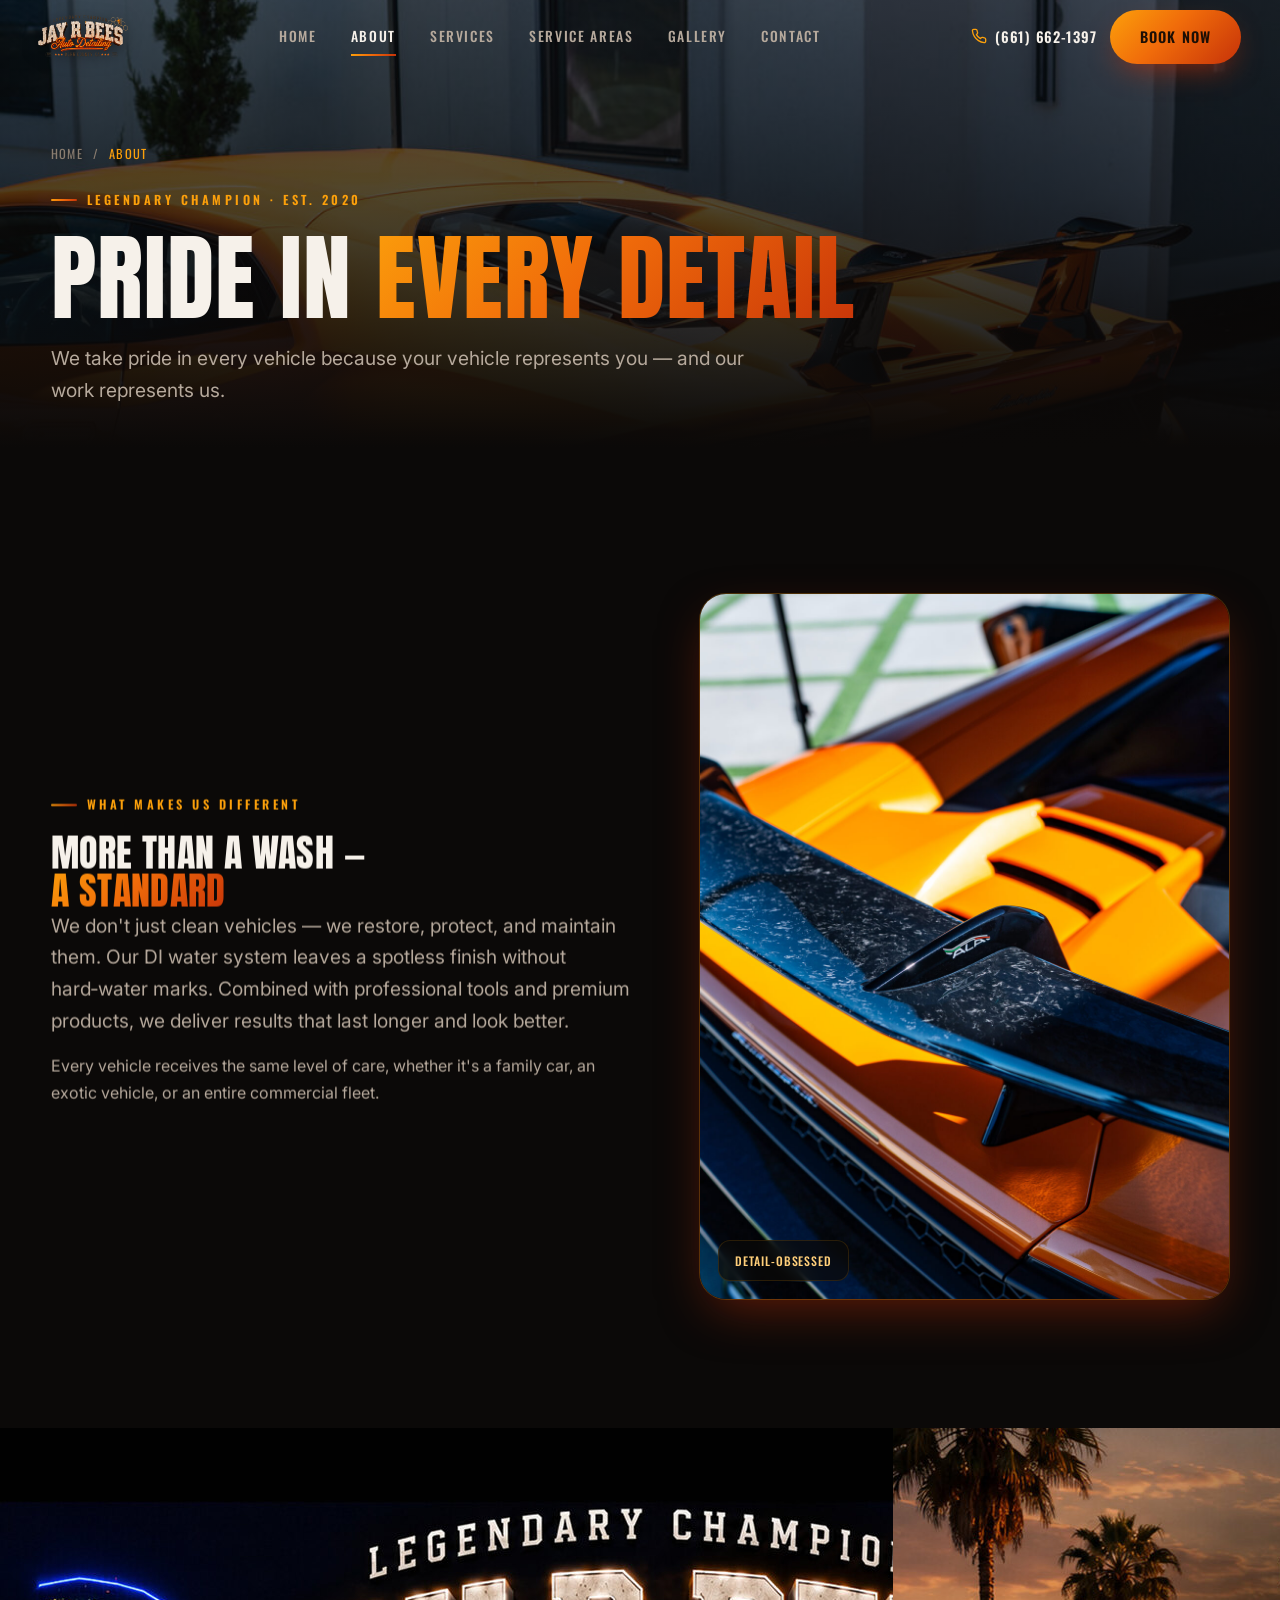
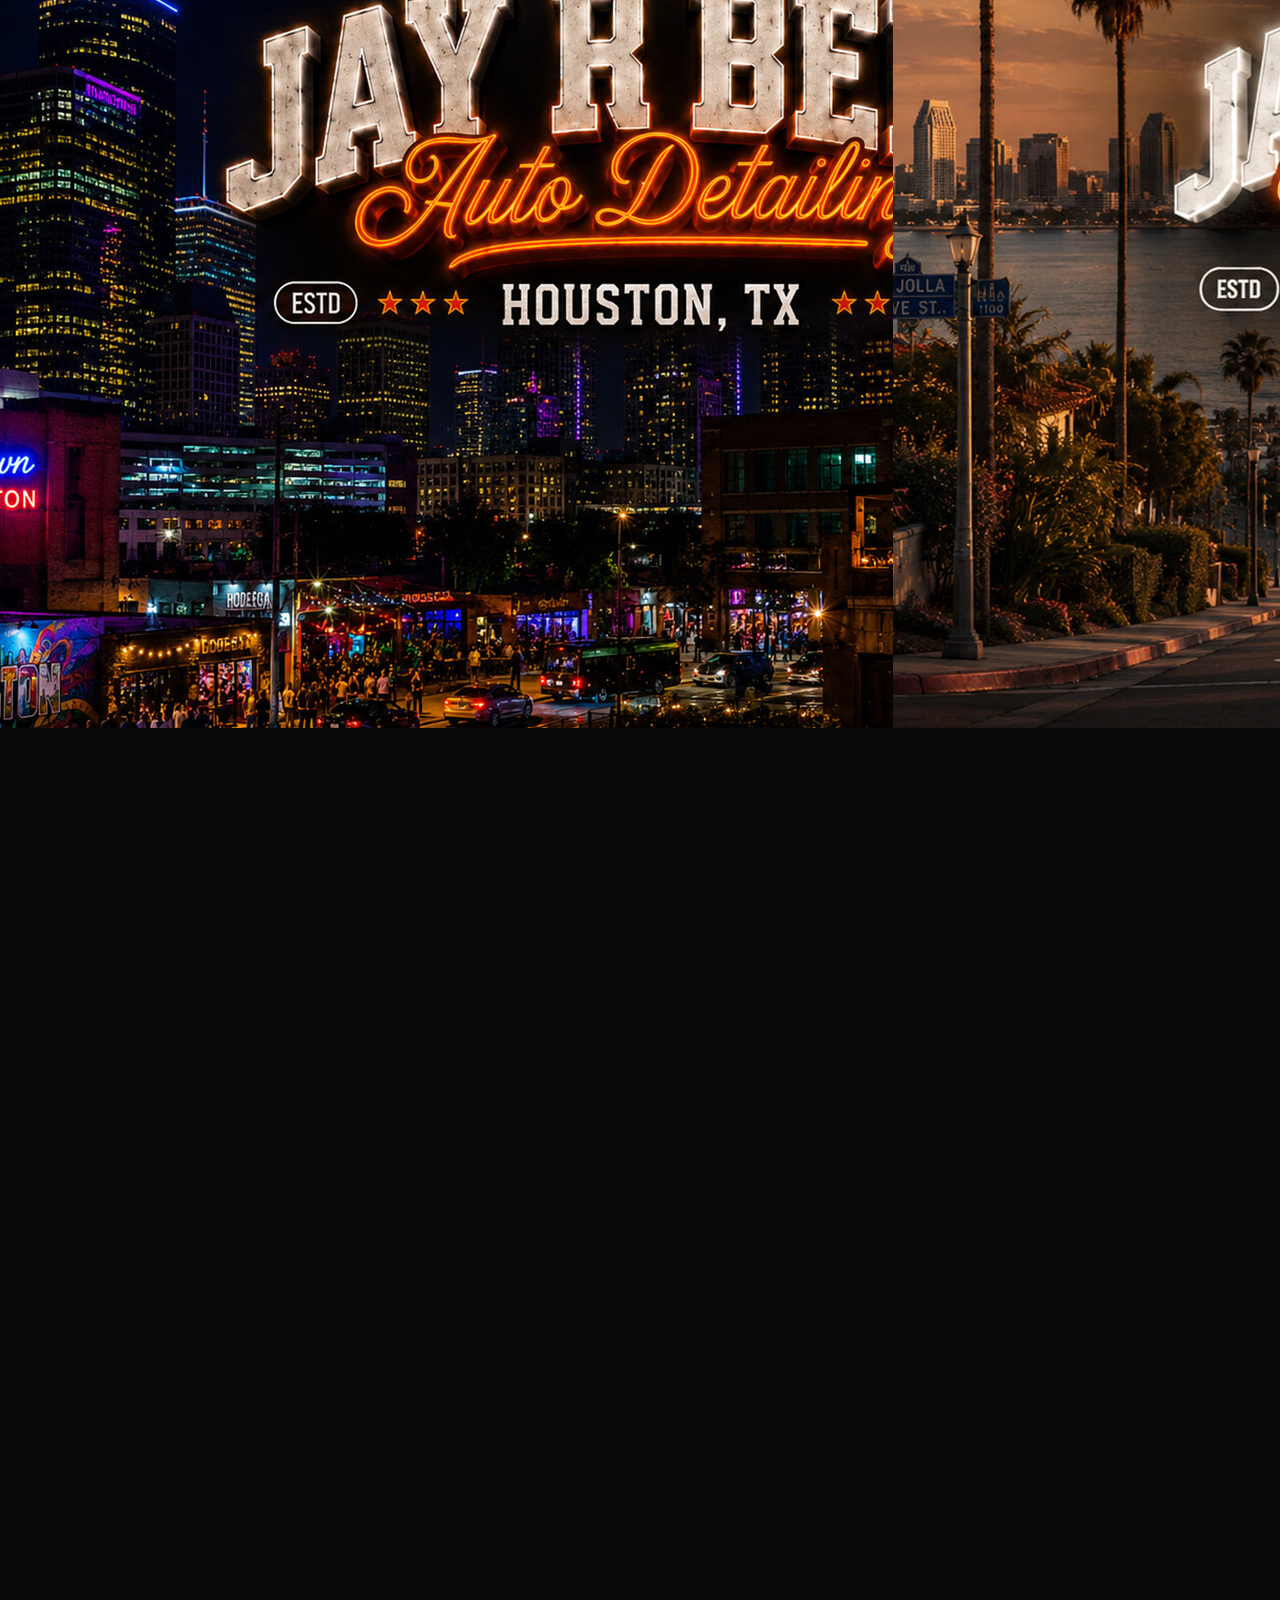
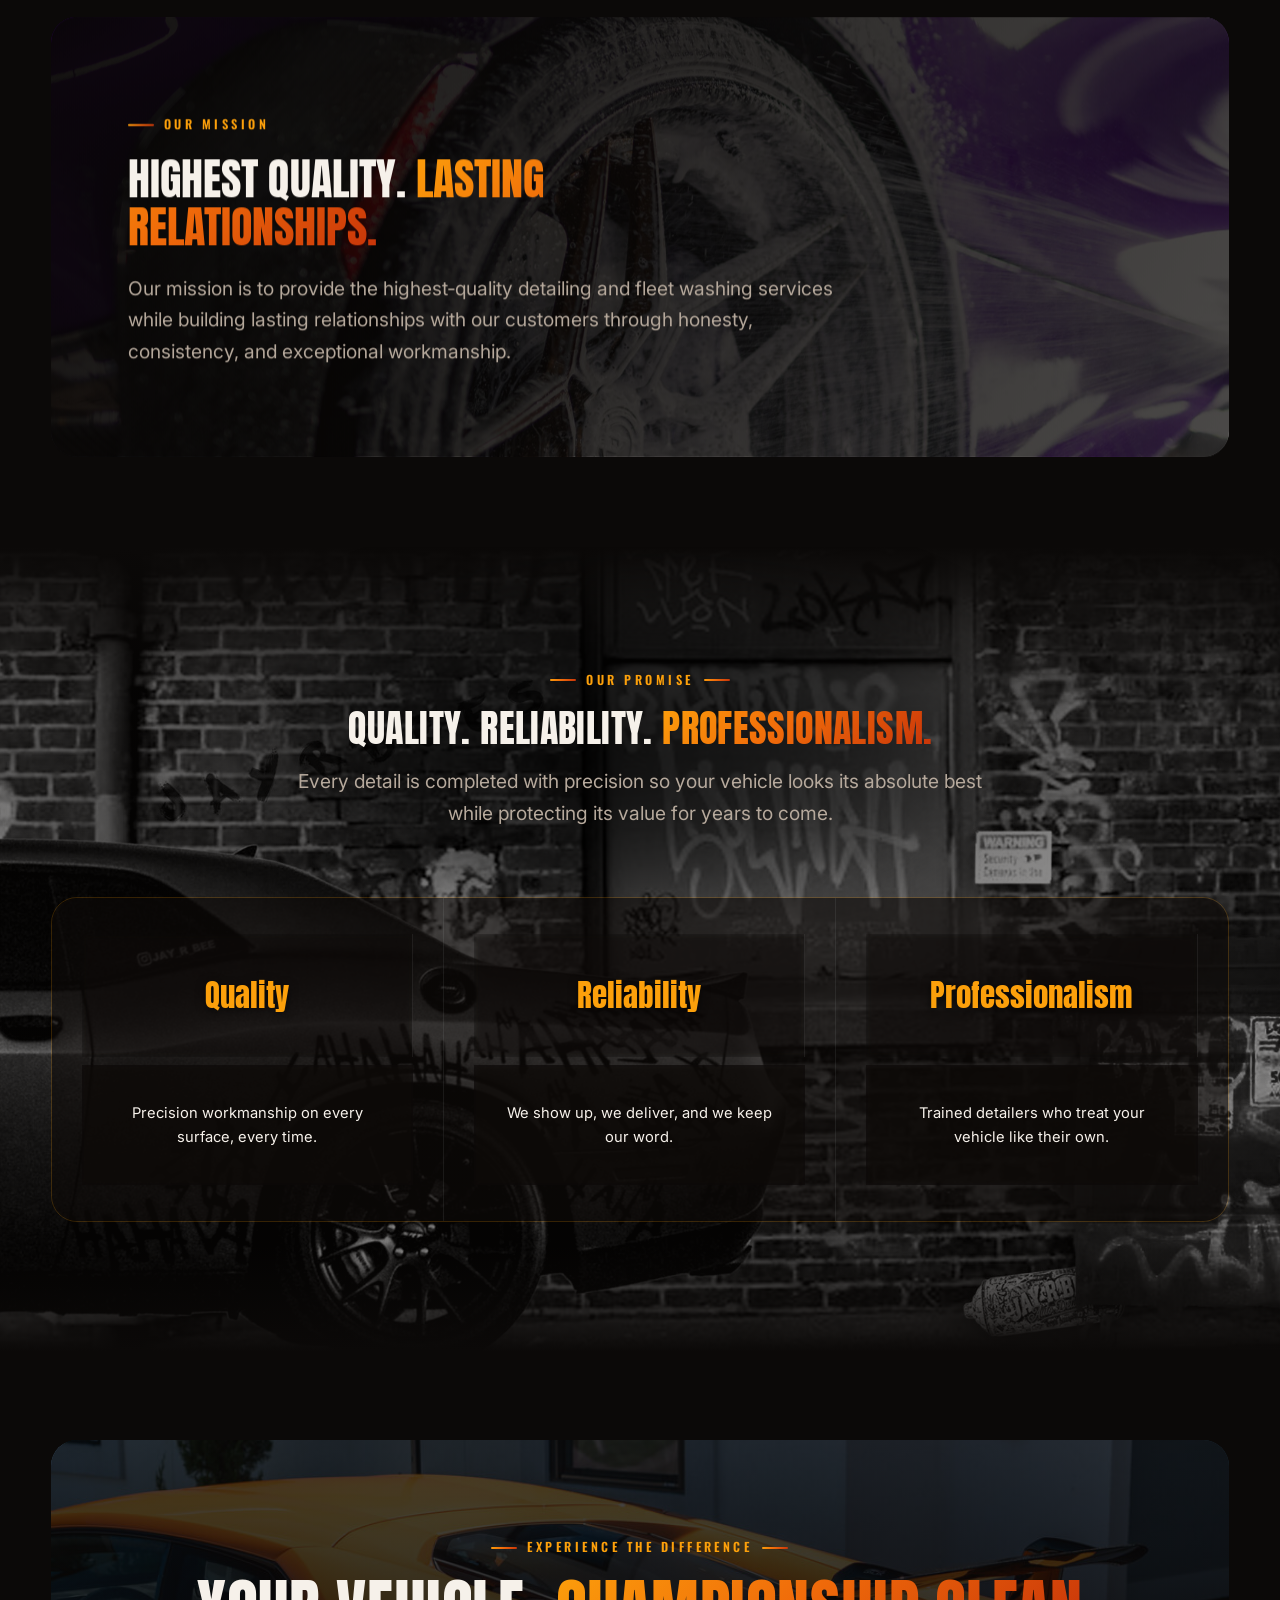
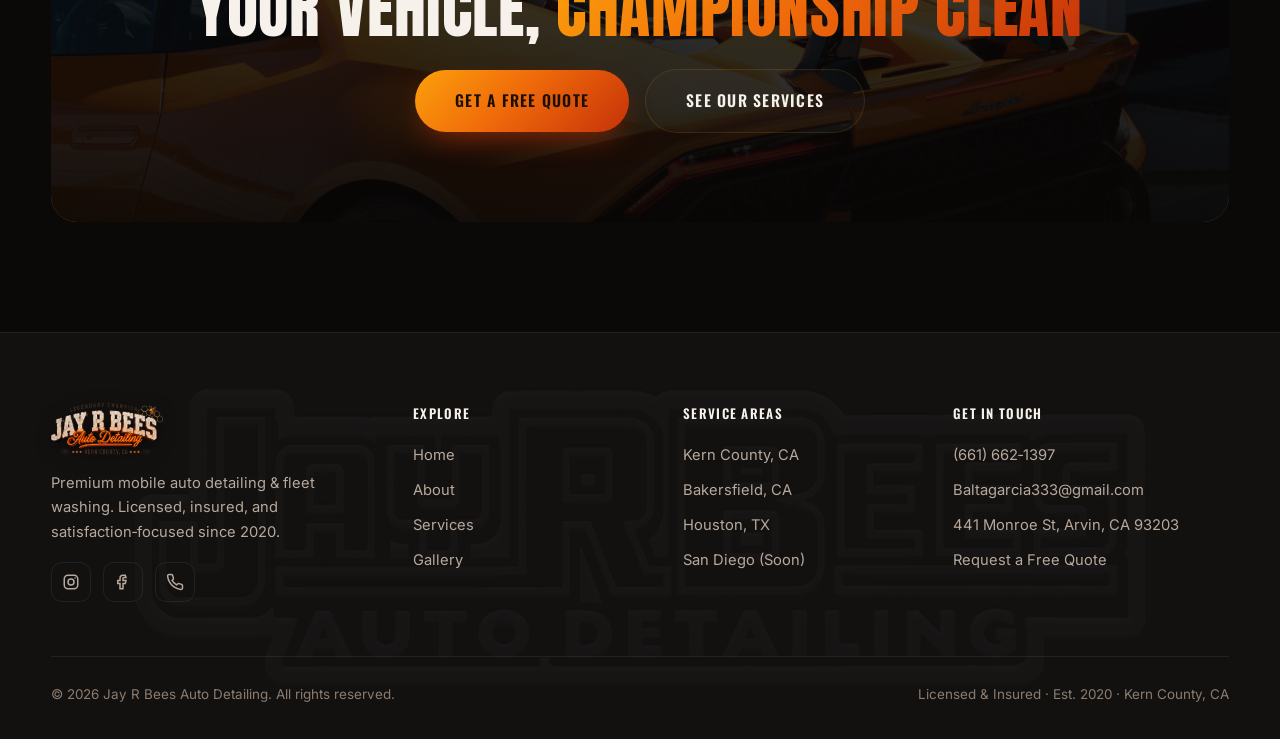
==== about.html @ 0d06fc76 "Add files via upload" ====
<!DOCTYPE html>
<html lang="en" class="no-js">
<head>
<meta charset="UTF-8">
<meta name="viewport" content="width=device-width, initial-scale=1">
<title>About — Jay R Bees Auto Detailing</title>
<meta name="description" content="Our mission, our promise, and what makes Jay R Bees different. Premium detailing and fleet washing built on honesty, consistency, and exceptional workmanship.">
<link rel="icon" href="assets/img/logo-sm.png">
<link rel="preconnect" href="https://fonts.googleapis.com">
<link rel="preconnect" href="https://fonts.gstatic.com" crossorigin>
<link href="https://fonts.googleapis.com/css2?family=Anton&family=Oswald:wght@400;500;600;700&family=Inter:wght@400;500;600;700&display=swap" rel="stylesheet">
<link rel="stylesheet" href="assets/css/style.css">
</head>
<body>

<header class="nav" id="nav">
  <div class="container">
    <a class="brand" href="index.html" aria-label="Jay R Bees home"><img src="assets/img/logo.png" alt="Jay R Bees Auto Detailing logo"></a>
    <nav class="nav-links" aria-label="Primary">
      <a href="index.html">Home</a>
      <a href="about.html" aria-current="page">About</a>
      <a href="services.html">Services</a>
      <a href="areas.html">Service Areas</a>
      <a href="gallery.html">Gallery</a>
      <a href="contact.html">Contact</a>
    </nav>
    <div class="nav-cta">
      <a class="nav-phone" href="tel:6616621397"><svg viewBox="0 0 24 24" fill="none" stroke="currentColor" stroke-width="2" stroke-linecap="round" stroke-linejoin="round"><path d="M22 16.92v3a2 2 0 0 1-2.18 2 19.79 19.79 0 0 1-8.63-3.07 19.5 19.5 0 0 1-6-6 19.79 19.79 0 0 1-3.07-8.67A2 2 0 0 1 4.11 2h3a2 2 0 0 1 2 1.72c.13.96.36 1.9.7 2.81a2 2 0 0 1-.45 2.11L8.09 9.91a16 16 0 0 0 6 6l1.27-1.27a2 2 0 0 1 2.11-.45c.9.34 1.85.57 2.81.7A2 2 0 0 1 22 16.92z"/></svg>(661) 662‑1397</a>
      <a class="btn btn-primary" href="contact.html">Book Now</a>
    </div>
    <button class="hamburger" aria-label="Open menu" aria-expanded="false"><span></span></button>
  </div>
</header>
<div class="mobile-menu">
  <a href="index.html">Home</a><a href="about.html">About</a><a href="services.html">Services</a><a href="areas.html">Service Areas</a><a href="gallery.html">Gallery</a><a href="contact.html">Contact</a>
  <a class="btn btn-primary" href="contact.html">Book Your Detail</a>
  <div class="mm-contact">
    <a href="tel:6616621397">Call (661) 662‑1397</a>
    <a href="mailto:Baltagarcia333@gmail.com">Baltagarcia333@gmail.com</a>
  </div>
</div>

<!-- PAGE HERO -->
<section class="page-hero">
  <div class="page-hero-bg"><img src="assets/img/exotic-orange-drive.jpg" alt="Orange Lamborghini Huracán detailed in a driveway"></div>
  <div class="container">
    <div class="breadcrumb" data-reveal><a href="index.html">Home</a> / <span>About</span></div>
    <span class="eyebrow" data-reveal>Legendary Champion · Est. 2020</span>
    <h1 class="h-xl" data-reveal>Pride in <span class="text-grad">Every Detail</span></h1>
    <p class="lead" data-reveal style="margin-top:18px">We take pride in every vehicle because your vehicle represents you — and our work represents us.</p>
  </div>
</section>

<!-- STORY / DIFFERENT -->
<section class="section">
  <div class="container">
    <div class="split reverse">
      <div class="split-media tall" data-reveal-x>
        <img src="assets/img/orange-hood.jpg" alt="Detailer buffing an exotic car surface">
        <span class="media-tag">Detail‑obsessed</span>
      </div>
      <div data-reveal>
        <span class="eyebrow">What Makes Us Different</span>
        <h2 class="h-md">More Than a Wash —<br><span class="text-grad">a Standard</span></h2>
        <p class="lead">We don't just clean vehicles — we restore, protect, and maintain them. Our DI water system leaves a spotless finish without hard‑water marks. Combined with professional tools and premium products, we deliver results that last longer and look better.</p>
        <p class="muted" style="margin-top:16px">Every vehicle receives the same level of care, whether it's a family car, an exotic vehicle, or an entire commercial fleet.</p>
      </div>
    </div>
  </div>
</section>

<!-- VALUES GRID -->
<section class="stack-areas" id="stackAreas">
  <div class="stack-wrap">
    <a class="stack-card s1" href="areas.html"><img src="assets/img/region-houston.jpg" alt="Jay R Bees Auto Detailing — Houston, TX"></a>
    <a class="stack-card s2" href="areas.html"><img src="assets/img/region-sandiego.jpg" alt="Jay R Bees Auto Detailing — San Diego"></a>
    <a class="stack-card s3" href="areas.html"><img src="assets/img/region-kern.jpg" alt="Jay R Bees Auto Detailing — Kern County, CA"></a>
  </div>
</section>

<!-- MISSION BAND -->
<section class="section--tight">
  <div class="container">
    <div class="band" data-reveal>
      <img src="assets/img/purple-spray.jpg" alt="Spot-free rinse on a luxury vehicle">
      <span class="eyebrow">Our Mission</span>
      <p class="band-quote">Highest quality. <span class="text-grad">Lasting relationships.</span></p>
      <p class="lead" style="margin-top:22px">Our mission is to provide the highest‑quality detailing and fleet washing services while building lasting relationships with our customers through honesty, consistency, and exceptional workmanship.</p>
    </div>
  </div>
</section>

<!-- PROMISE -->
<section class="section--tight promise-reveal" id="promiseReveal">
  <div class="pr-bg">
    <img class="pr-color" src="assets/img/promise-color.jpg" alt="Jay R Bees detailed Dodge Challenger in a graffiti alley">
    <img class="pr-bw" src="assets/img/promise-bw.jpg" alt="" aria-hidden="true" draggable="false">
  </div>
  <div class="container">
    <div class="sec-head center" data-reveal>
      <span class="eyebrow center-line">Our Promise</span>
      <h2 class="h-md">Quality. Reliability. <span class="text-grad">Professionalism.</span></h2>
      <p class="lead mx-auto" style="margin-inline:auto">Every detail is completed with precision so your vehicle looks its absolute best while protecting its value for years to come.</p>
    </div>
    <div class="promise" data-reveal>
      <div><div class="w">Quality</div><div class="d">Precision workmanship on every surface, every time.</div></div>
      <div><div class="w">Reliability</div><div class="d">We show up, we deliver, and we keep our word.</div></div>
      <div><div class="w">Professionalism</div><div class="d">Trained detailers who treat your vehicle like their own.</div></div>
    </div>
  </div>
</section>

<!-- CTA -->
<section class="section--tight">
  <div class="container">
    <div class="cta-band" data-reveal>
      <img src="assets/img/exotic-orange-drive.jpg" alt="Detailed exotic car">
      <span class="eyebrow center-line">Experience the Difference</span>
      <h2 class="h-lg">Your Vehicle, <span class="text-grad">Championship Clean</span></h2>
      <div class="hero-cta" style="margin-top:28px">
        <a class="btn btn-primary btn-lg" href="contact.html">Get a Free Quote</a>
        <a class="btn btn-ghost btn-lg" href="services.html">See Our Services</a>
      </div>
    </div>
  </div>
</section>

<footer class="footer">
  <img class="footer-logo-bg" src="assets/img/footer-logo.png" alt="" aria-hidden="true">
  <div class="container">
    <div class="footer-top">
      <div>
        <a class="brand" href="index.html"><img src="assets/img/logo.png" alt="Jay R Bees Auto Detailing"></a>
        <p>Premium mobile auto detailing &amp; fleet washing. Licensed, insured, and satisfaction‑focused since 2020.</p>
        <div class="footer-social">
          <a href="#" aria-label="Instagram"><svg viewBox="0 0 24 24" fill="none" stroke="currentColor" stroke-width="2"><rect x="3" y="3" width="18" height="18" rx="5"/><circle cx="12" cy="12" r="4"/><circle cx="17.5" cy="6.5" r="1" fill="currentColor" stroke="none"/></svg></a>
          <a href="#" aria-label="Facebook"><svg viewBox="0 0 24 24" fill="none" stroke="currentColor" stroke-width="2"><path d="M15 3h-3a4 4 0 0 0-4 4v3H5v4h3v7h4v-7h3l1-4h-4V7a1 1 0 0 1 1-1h3z"/></svg></a>
          <a href="tel:6616621397" aria-label="Phone"><svg viewBox="0 0 24 24" fill="none" stroke="currentColor" stroke-width="2"><path d="M22 16.92v3a2 2 0 0 1-2.18 2 19.79 19.79 0 0 1-8.63-3.07 19.5 19.5 0 0 1-6-6 19.79 19.79 0 0 1-3.07-8.67A2 2 0 0 1 4.11 2h3a2 2 0 0 1 2 1.72c.13.96.36 1.9.7 2.81a2 2 0 0 1-.45 2.11L8.09 9.91a16 16 0 0 0 6 6l1.27-1.27a2 2 0 0 1 2.11-.45c.9.34 1.85.57 2.81.7A2 2 0 0 1 22 16.92z"/></svg></a>
        </div>
      </div>
      <div><h5>Explore</h5><div class="footer-links"><a href="index.html">Home</a><a href="about.html">About</a><a href="services.html">Services</a><a href="gallery.html">Gallery</a></div></div>
      <div><h5>Service Areas</h5><div class="footer-links"><a href="areas.html">Kern County, CA</a><a href="areas.html">Bakersfield, CA</a><a href="areas.html">Houston, TX</a><a href="areas.html">San Diego (Soon)</a></div></div>
      <div><h5>Get in Touch</h5><div class="footer-links"><a href="tel:6616621397">(661) 662‑1397</a><a href="mailto:Baltagarcia333@gmail.com">Baltagarcia333@gmail.com</a><a href="https://www.google.com/maps/search/?api=1&query=441+Monroe+St+Arvin+CA+93203" target="_blank" rel="noopener">441 Monroe St, Arvin, CA 93203</a><a href="contact.html">Request a Free Quote</a></div></div>
    </div>
    <div class="footer-bottom">
      <span>© <span id="year">2026</span> Jay R Bees Auto Detailing. All rights reserved.</span>
      <span>Licensed &amp; Insured · Est. 2020 · Kern County, CA</span>
    </div>
  </div>
</footer>

<script src="assets/js/vendor/gsap.min.js"></script>
<script src="assets/js/vendor/ScrollTrigger.min.js"></script>
<script src="assets/js/main.js" defer></script>
</body>
</html>
---- assets/css/style.css ----
/* ============================================================
   JAY R BEES — Auto Detailing
   Design system • dark premium automotive
   Brand: red-orange #C63209 · amber #FCA00B · brown #573324
   ============================================================ */

/* ---------- Tokens ---------- */
:root{
  --bg:#0b0908;
  --bg-2:#131010;
  --bg-3:#1b1614;
  --card:#171311;
  --card-2:#1f1815;
  --line:rgba(252,160,11,.14);
  --line-2:rgba(255,255,255,.07);

  --brown:#573324;
  --red:#c63209;
  --red-600:#a82806;
  --orange:#fca00b;
  --amber-200:#ffcf7a;

  --text:#f6f1ea;
  --muted:#b6a99c;
  --muted-2:#8a7d70;

  --grad:linear-gradient(135deg,#fca00b 0%,#f06b0a 45%,#c63209 100%);
  --grad-soft:linear-gradient(135deg,rgba(252,160,11,.16),rgba(198,50,9,.16));
  --glow:0 0 0 1px rgba(252,160,11,.25), 0 18px 50px -12px rgba(198,50,9,.5);

  --radius:18px;
  --radius-lg:26px;
  --maxw:1200px;
  --nav-h:74px;

  --ease:cubic-bezier(.22,.61,.36,1);
  --font-display:"Anton",system-ui,sans-serif;
  --font-head:"Oswald",system-ui,sans-serif;
  --font-body:"Inter",system-ui,sans-serif;
}

/* ---------- Reset ---------- */
*,*::before,*::after{box-sizing:border-box;margin:0;padding:0}
html{scroll-behavior:smooth;-webkit-text-size-adjust:100%}
body{
  font-family:var(--font-body);
  background:var(--bg);
  color:var(--text);
  line-height:1.65;
  overflow-x:hidden;
  -webkit-font-smoothing:antialiased;
  text-rendering:optimizeLegibility;
}
img{max-width:100%;display:block}
a{color:inherit;text-decoration:none}
button{font-family:inherit;cursor:pointer;border:none;background:none;color:inherit}
ul{list-style:none}
::selection{background:var(--orange);color:#1a0f06}

/* subtle warm grain / vignette backdrop */
body::before{
  content:"";position:fixed;inset:0;z-index:-2;pointer-events:none;
  background:
    radial-gradient(1200px 600px at 78% -10%, rgba(252,160,11,.12), transparent 60%),
    radial-gradient(900px 500px at 8% 8%, rgba(198,50,9,.10), transparent 60%),
    var(--bg);
}

/* ---------- Layout helpers ---------- */
.container{width:min(92%,var(--maxw));margin-inline:auto}
.section{padding:clamp(72px,10vw,140px) 0;position:relative}
.section--tight{padding:clamp(48px,7vw,90px) 0}
.center{text-align:center}
.mx-auto{margin-inline:auto}

.eyebrow{
  display:inline-flex;align-items:center;gap:10px;
  font-family:var(--font-head);font-weight:600;font-size:.78rem;
  letter-spacing:.28em;text-transform:uppercase;color:var(--orange);
  margin-bottom:20px;
}
.eyebrow::before{content:"";width:26px;height:2px;background:var(--grad);border-radius:2px}
.eyebrow.center-line::after{content:"";width:26px;height:2px;background:var(--grad);border-radius:2px}

h1,h2,h3{font-family:var(--font-display);font-weight:400;line-height:.98;letter-spacing:.01em;text-transform:uppercase}
.h-xl{font-size:clamp(2.7rem,7.5vw,6rem)}
.h-lg{font-size:clamp(2.1rem,5vw,4rem)}
.h-md{font-size:clamp(1.6rem,3vw,2.6rem)}
.lead{font-size:clamp(1.02rem,1.5vw,1.22rem);color:var(--muted);max-width:60ch}
.muted{color:var(--muted)}
.text-grad{background:var(--grad);-webkit-background-clip:text;background-clip:text;color:transparent}

.subhead{font-family:var(--font-head);font-weight:500;letter-spacing:.04em;text-transform:uppercase}

/* ---------- Buttons ---------- */
.btn{
  --pad:15px 30px;
  display:inline-flex;align-items:center;justify-content:center;gap:10px;
  font-family:var(--font-head);font-weight:600;letter-spacing:.08em;text-transform:uppercase;
  font-size:.9rem;padding:var(--pad);border-radius:100px;
  transition:transform .25s var(--ease),box-shadow .25s var(--ease),background .25s;
  will-change:transform;
}
.btn svg{width:18px;height:18px}
.btn-primary{background:var(--grad);color:#1c0f05;box-shadow:0 12px 30px -10px rgba(198,50,9,.7)}
.btn-primary:hover{transform:translateY(-3px);box-shadow:0 20px 44px -12px rgba(252,160,11,.75)}
.btn-ghost{border:1.5px solid var(--line);color:var(--text);background:rgba(255,255,255,.02)}
.btn-ghost:hover{border-color:var(--orange);color:var(--orange);transform:translateY(-3px)}
.btn-dark{background:#0e0b0a;border:1.5px solid var(--line-2)}
.btn-dark:hover{border-color:var(--orange);transform:translateY(-3px)}
.btn-lg{--pad:18px 40px;font-size:.98rem}

/* ---------- Navbar ---------- */
.nav{
  position:fixed;top:0;left:0;right:0;z-index:100;height:var(--nav-h);
  display:flex;align-items:center;
  transition:background .35s,backdrop-filter .35s,border-color .35s,box-shadow .35s;
  border-bottom:1px solid transparent;
}
.nav.scrolled{
  background:rgba(11,9,8,.82);backdrop-filter:blur(16px) saturate(140%);
  border-bottom:1px solid var(--line-2);box-shadow:0 10px 30px -18px #000;
}
.nav .container{display:flex;align-items:center;justify-content:space-between;width:min(94%,1320px)}
.brand{display:flex;align-items:center;gap:12px}
.brand img{height:42px;width:auto;filter:drop-shadow(0 3px 8px rgba(0,0,0,.5))}
.nav-links{display:flex;align-items:center;gap:34px}
.nav-links a{
  font-family:var(--font-head);font-weight:500;font-size:.86rem;letter-spacing:.12em;
  text-transform:uppercase;color:var(--muted);position:relative;padding:6px 0;transition:color .25s;
}
.nav-links a::after{content:"";position:absolute;left:0;bottom:-2px;height:2px;width:0;background:var(--grad);transition:width .3s var(--ease)}
.nav-links a:hover,.nav-links a[aria-current="page"]{color:var(--text)}
.nav-links a:hover::after,.nav-links a[aria-current="page"]::after{width:100%}
.nav-cta{display:flex;align-items:center;gap:14px}
.nav-phone{font-family:var(--font-head);font-weight:600;letter-spacing:.05em;color:var(--text);display:flex;align-items:center;gap:8px;font-size:.9rem}
.nav-phone svg{width:16px;height:16px;color:var(--orange)}
.hamburger{display:none;width:44px;height:44px;border-radius:12px;border:1px solid var(--line-2);align-items:center;justify-content:center}
.hamburger span{display:block;width:20px;height:2px;background:var(--text);position:relative;transition:.3s}
.hamburger span::before,.hamburger span::after{content:"";position:absolute;left:0;width:20px;height:2px;background:var(--text);transition:.3s}
.hamburger span::before{top:-6px}.hamburger span::after{top:6px}
.hamburger.open span{background:transparent}
.hamburger.open span::before{top:0;transform:rotate(45deg)}
.hamburger.open span::after{top:0;transform:rotate(-45deg)}

/* mobile drawer */
.mobile-menu{
  position:fixed;inset:var(--nav-h) 0 0 0;z-index:99;
  background:rgba(9,7,6,.97);backdrop-filter:blur(10px);
  display:flex;flex-direction:column;padding:32px 8%;gap:6px;
  transform:translateY(-12px);opacity:0;pointer-events:none;transition:.35s var(--ease);
}
.mobile-menu.open{transform:none;opacity:1;pointer-events:auto}
.mobile-menu a{font-family:var(--font-display);font-size:1.7rem;padding:14px 0;border-bottom:1px solid var(--line-2);text-transform:uppercase}
.mobile-menu a:last-of-type{border:none}
.mobile-menu .btn{margin-top:20px}

/* ---------- Hero ---------- */
.hero{position:relative;min-height:100svh;display:flex;align-items:center;padding-top:var(--nav-h);overflow:hidden}
.hero-bg{position:absolute;inset:0;z-index:-1}
.hero-bg img{width:100%;height:100%;object-fit:cover;object-position:center 38%}
.hero-bg::after{content:"";position:absolute;inset:0;
  background:linear-gradient(90deg,rgba(8,6,5,.94) 0%,rgba(8,6,5,.78) 42%,rgba(8,6,5,.35) 100%),
             linear-gradient(0deg,rgba(8,6,5,.95),transparent 45%)}
.hero-inner{max-width:760px;padding:60px 0}
.hero h1{margin:6px 0 22px}
.hero h1 .line{display:block;overflow:hidden}
.hero .lead{font-size:clamp(1.05rem,1.6vw,1.3rem);margin-bottom:36px}
.hero-cta{display:flex;flex-wrap:wrap;gap:16px;align-items:center}
.hero-badges{display:flex;flex-wrap:wrap;gap:10px;margin-bottom:26px}
.chip{
  display:inline-flex;align-items:center;gap:8px;padding:9px 16px;border-radius:100px;
  background:rgba(255,255,255,.04);border:1px solid var(--line-2);
  font-family:var(--font-head);font-weight:500;font-size:.76rem;letter-spacing:.1em;text-transform:uppercase;color:var(--amber-200)
}
.chip svg{width:14px;height:14px;color:var(--orange)}
/* Brand key-art hero — artwork stands alone, caption sits beneath it */
.hero--brand{min-height:0;height:clamp(420px,74svh,760px);padding-top:0;display:block}
.hero--brand .hero-bg img{object-position:center center}
/* two stacked layers: logo+cement underneath, car on top */
@property --r{syntax:'<length>';inherits:false;initial-value:0px}
.hero--brand .hero-layer{position:absolute;inset:0;width:100%;height:100%;object-fit:cover;object-position:center center}
.hero--brand .hero-car{
  --mx:50%; --my:50%; --r:0px;
  -webkit-mask-image:radial-gradient(circle var(--r) at var(--mx) var(--my), transparent 0%, transparent 52%, #000 80%);
          mask-image:radial-gradient(circle var(--r) at var(--mx) var(--my), transparent 0%, transparent 52%, #000 80%);
  transition:--r .45s ease;
  cursor:crosshair;
}
.hero--brand .hero-bg::after{
  background:linear-gradient(180deg, rgba(8,6,5,.78) 0%, rgba(8,6,5,.18) 15%, rgba(8,6,5,0) 42%, rgba(8,6,5,.55) 82%, var(--bg) 100%);
}
.hero-caption{background:var(--bg);text-align:center;padding:clamp(26px,4vw,44px) 0 clamp(40px,6vw,72px)}
.hero-caption .container{max-width:840px}
.hero-caption h1{margin:12px 0 18px}
.hero-caption .lead{margin-inline:auto;margin-bottom:30px}
.hero-caption .hero-badges,.hero-caption .hero-cta{justify-content:center}
.hero-caption .hero-badges{margin-bottom:26px}
@media(max-width:560px){ .hero--brand{height:64svh;min-height:360px} }
@media(max-width:560px){ .hero--brand .hero-bg::after{background:linear-gradient(0deg, rgba(8,6,5,.97) 6%, rgba(8,6,5,.55) 40%, rgba(8,6,5,.4) 100%)} }

.hero-scroll{position:absolute;left:50%;bottom:26px;transform:translateX(-50%);display:flex;flex-direction:column;align-items:center;gap:8px;color:var(--muted-2);font-family:var(--font-head);font-size:.7rem;letter-spacing:.25em;text-transform:uppercase}
.hero-scroll .mouse{width:24px;height:38px;border:2px solid var(--muted-2);border-radius:14px;position:relative}
.hero-scroll .mouse::after{content:"";position:absolute;top:7px;left:50%;transform:translateX(-50%);width:4px;height:7px;border-radius:3px;background:var(--orange);animation:scrolldot 1.6s infinite}
@keyframes scrolldot{0%{opacity:0;transform:translate(-50%,-3px)}40%{opacity:1}80%{opacity:0;transform:translate(-50%,9px)}}

/* ---------- Marquee ---------- */
.marquee{overflow:hidden;border-block:1px solid var(--line-2);background:var(--bg-2);padding:20px 0}
.marquee-track{display:flex;gap:56px;white-space:nowrap;width:max-content;animation:scrollx 32s linear infinite}
.marquee:hover .marquee-track{animation-play-state:paused}
.marquee-item{display:inline-flex;align-items:center;gap:16px;font-family:var(--font-display);font-size:1.4rem;text-transform:uppercase;color:var(--muted)}
.marquee-item .dot{width:9px;height:9px;border-radius:50%;background:var(--grad)}
@keyframes scrollx{to{transform:translateX(-50%)}}
/* Stacking banner scroll (About page) — first banner sticks, next two slide in and stack over it, each full-bleed */
.stack-areas{position:relative;background:var(--bg)}
.stack-wrap{display:flex;flex-direction:column;gap:24px;align-items:center;padding:48px 6vw}
.gsap-ready .stack-wrap{height:100vh;display:block;padding:0;overflow:hidden;position:relative}
.stack-card{width:min(860px,88vw);border-radius:var(--radius-lg);overflow:hidden;border:1px solid var(--line-2);box-shadow:0 30px 72px -20px #000}
.gsap-ready .stack-card{position:absolute;inset:0;width:100%;height:100%;margin:0;border:none;border-radius:0;box-shadow:none}
.gsap-ready .stack-card.s1{z-index:1}
.gsap-ready .stack-card.s2{z-index:2}
.gsap-ready .stack-card.s3{z-index:3}
.stack-card img{display:block;width:100%;aspect-ratio:16/9;object-fit:cover}
.gsap-ready .stack-card img{height:100%;aspect-ratio:auto;object-fit:cover}

/* ---------- Section header ---------- */
.sec-head{max-width:720px;margin-bottom:clamp(40px,6vw,68px)}
.sec-head.center{margin-inline:auto}
.sec-head p{margin-top:18px}

/* ---------- Why-choose section background (B&W worker, black fades left→right) ---------- */
#why{position:relative;isolation:isolate;overflow:hidden}
#why::before{content:"";position:absolute;inset:0;z-index:-2;
  background:#000 url(../img/why-bg.jpg) right center/cover no-repeat}
#why::after{content:"";position:absolute;inset:0;z-index:-1;pointer-events:none;
  background:linear-gradient(90deg, rgba(6,5,4,.5) 0%, rgba(6,5,4,.28) 45%, rgba(6,5,4,.08) 70%, rgba(6,5,4,0) 100%),
             linear-gradient(0deg, var(--bg) 0%, rgba(11,9,8,0) 15%, rgba(11,9,8,0) 85%, var(--bg) 100%)}
@media(max-width:860px){
  #why::before{background-position:72% center}
  #why::after{background:linear-gradient(0deg, var(--bg) 6%, rgba(6,5,4,.55) 45%, rgba(6,5,4,.35) 100%),
             linear-gradient(90deg, rgba(6,5,4,.6) 0%, rgba(6,5,4,.2) 60%, transparent 100%)}
}

/* ---------- Services section full-bleed background (B&W garage) ---------- */
#services{position:relative;isolation:isolate;overflow:hidden}
#services::before{content:"";position:absolute;inset:0;z-index:-2;
  background:#000 url(../img/services-bg.jpg) center center/cover no-repeat}
#services::after{content:"";position:absolute;inset:0;z-index:-1;pointer-events:none;
  background:radial-gradient(120% 90% at 50% 30%, rgba(6,5,4,.35), rgba(6,5,4,.72) 78%),
             linear-gradient(0deg, var(--bg) 0%, rgba(11,9,8,0) 18%, rgba(11,9,8,0) 82%, var(--bg) 100%)}
/* soft black glow to lift the heading + button off the busy photo */
#services .sec-head,#services .center:not(.sec-head){position:relative;isolation:isolate}
#services .sec-head::before,#services .center:not(.sec-head)::before{
  content:"";position:absolute;z-index:-1;left:50%;top:50%;translate:-50% -50%;
  pointer-events:none;border-radius:50%;filter:blur(22px);
  background:radial-gradient(ellipse at center, rgba(0,0,0,.72) 0%, rgba(0,0,0,.5) 42%, rgba(0,0,0,.22) 62%, rgba(0,0,0,0) 78%)}
#services .sec-head::before{width:min(920px,100%);height:210%}
#services .center:not(.sec-head)::before{width:min(520px,92%);height:340%}

/* ---------- Feature grid (why choose) ---------- */
.grid{display:grid;gap:20px}
.features{grid-template-columns:repeat(auto-fill,minmax(270px,1fr))}
.feature{
  position:relative;padding:30px 26px;border-radius:var(--radius);
  background:linear-gradient(180deg,var(--card),var(--bg-2));
  border:1px solid var(--line-2);overflow:hidden;transition:transform .35s var(--ease),border-color .35s;
}
.feature:hover{transform:translateY(-6px);border-color:var(--line)}
.feature::before{content:"";position:absolute;inset:0;background:var(--grad-soft);opacity:0;transition:opacity .35s}
.feature:hover::before{opacity:1}
.feature-ic{
  position:relative;width:52px;height:52px;border-radius:14px;display:grid;place-items:center;margin-bottom:18px;
  background:rgba(252,160,11,.1);border:1px solid var(--line);color:var(--orange)
}
.feature-ic svg{width:26px;height:26px}
.feature h3{position:relative;font-family:var(--font-head);font-weight:600;text-transform:none;font-size:1.18rem;letter-spacing:0;line-height:1.2;margin-bottom:8px}
.feature p{position:relative;color:var(--muted);font-size:.95rem}

/* ---------- Bento / split ---------- */
.split{display:grid;grid-template-columns:1.05fr .95fr;gap:clamp(28px,5vw,72px);align-items:center}
.split.reverse .split-media{order:2}
.split-media{position:relative;border-radius:var(--radius-lg);overflow:hidden;box-shadow:var(--glow);aspect-ratio:4/5}
.split-media img{width:100%;height:100%;object-fit:cover}
.split-media.tall{aspect-ratio:3/4}
.media-tag{
  position:absolute;left:18px;bottom:18px;z-index:2;padding:10px 16px;border-radius:12px;
  background:rgba(11,9,8,.7);backdrop-filter:blur(8px);border:1px solid var(--line);
  font-family:var(--font-head);font-weight:500;letter-spacing:.08em;text-transform:uppercase;font-size:.74rem;color:var(--amber-200)
}
.check-list{margin-top:26px;display:grid;gap:14px}
.check-list li{display:flex;gap:14px;align-items:flex-start;color:var(--muted)}
.check-list li b{color:var(--text);font-weight:600}
.check-ic{flex:none;width:26px;height:26px;border-radius:8px;background:var(--grad);display:grid;place-items:center;margin-top:2px}
.check-ic svg{width:15px;height:15px;color:#1c0f05}

/* ---------- Stats ---------- */
.stats{display:grid;grid-template-columns:repeat(4,1fr);gap:24px}
.stat{padding:30px 20px;border-radius:var(--radius);background:var(--bg-2);border:1px solid var(--line-2);text-align:center}
.stat .num{font-family:var(--font-display);font-size:clamp(2.6rem,5vw,3.6rem);line-height:1;background:var(--grad);-webkit-background-clip:text;background-clip:text;color:transparent}
.stat .lbl{margin-top:10px;font-family:var(--font-head);font-weight:500;letter-spacing:.1em;text-transform:uppercase;font-size:.78rem;color:var(--muted)}

/* ---------- Services cards ---------- */
.svc-grid{grid-template-columns:repeat(auto-fill,minmax(280px,1fr))}
.svc{position:relative;border-radius:var(--radius-lg);overflow:hidden;min-height:340px;display:flex;align-items:flex-end;isolation:isolate;
  border:1px solid transparent;transition:transform .4s var(--ease),box-shadow .4s var(--ease),border-color .4s var(--ease)}
.svc img{position:absolute;inset:0;width:100%;height:100%;object-fit:cover;z-index:-2;transition:transform .7s var(--ease)}
.svc::after{content:"";position:absolute;inset:0;z-index:-1;transition:background .4s var(--ease);
  background:linear-gradient(0deg,rgba(8,6,5,.98) 6%,rgba(8,6,5,.7) 34%,rgba(8,6,5,.32) 62%,rgba(8,6,5,.12))}
.svc:hover{transform:translateY(-8px);border-color:rgba(252,160,11,.35);
  box-shadow:0 24px 55px -14px rgba(198,50,9,.65), 0 0 26px -6px rgba(252,160,11,.4)}
.svc:hover img{transform:scale(1.13) translateY(-2.5%)}
.svc:hover::after{background:linear-gradient(0deg,rgba(8,6,5,.99) 8%,rgba(8,6,5,.78) 38%,rgba(8,6,5,.4) 66%,rgba(8,6,5,.16))}
.svc-body{padding:28px 26px}
.svc-body .num{font-family:var(--font-head);font-weight:600;color:var(--orange);letter-spacing:.1em;font-size:.8rem}
.svc-body h3{font-family:var(--font-head);font-weight:600;text-transform:none;letter-spacing:0;font-size:1.35rem;margin:6px 0 8px;line-height:1.15}
.svc-body p{color:var(--muted);font-size:.94rem}

/* ---------- Industries (pill grid) ---------- */
.pills{display:flex;flex-wrap:wrap;gap:14px}
.pill{
  display:inline-flex;align-items:center;gap:12px;padding:16px 22px;border-radius:14px;
  background:var(--card);border:1px solid var(--line-2);transition:.3s var(--ease);
  font-family:var(--font-head);font-weight:500;letter-spacing:.02em;font-size:1rem
}
.pill:hover{border-color:var(--orange);transform:translateY(-4px);background:var(--card-2)}
.pill .dot{width:8px;height:8px;border-radius:50%;background:var(--grad);flex:none}

/* ---------- Region cards ---------- */
.regions{grid-template-columns:repeat(auto-fill,minmax(320px,1fr))}
.region{
  border-radius:var(--radius-lg);overflow:hidden;border:1px solid var(--line-2);
  background:var(--bg-2);transition:transform .4s var(--ease),border-color .4s,box-shadow .4s;
}
.region:hover{transform:translateY(-8px);border-color:var(--line);box-shadow:var(--glow)}
.region-img{aspect-ratio:3/2;overflow:hidden;position:relative}
.region-img img{width:100%;height:100%;object-fit:cover;transition:transform .6s var(--ease)}
.region:hover .region-img img{transform:scale(1.06)}
.region-badge{position:absolute;top:14px;left:14px;padding:7px 14px;border-radius:100px;font-family:var(--font-head);font-weight:600;letter-spacing:.08em;text-transform:uppercase;font-size:.7rem}
.badge-active{background:var(--grad);color:#1c0f05}
.badge-soon{background:rgba(11,9,8,.75);backdrop-filter:blur(6px);color:var(--amber-200);border:1px solid var(--line)}
.region-body{padding:22px 24px}
.region-body h3{font-family:var(--font-head);font-weight:600;text-transform:none;letter-spacing:0;font-size:1.3rem}
.region-body .cities{margin-top:12px;display:flex;flex-wrap:wrap;gap:8px}
.region-body .city{font-size:.82rem;color:var(--muted);padding:5px 12px;border-radius:100px;background:rgba(255,255,255,.03);border:1px solid var(--line-2)}

/* ---------- Gallery ---------- */
.gallery{columns:3;column-gap:16px}
.gallery figure{break-inside:avoid;margin-bottom:16px;border-radius:16px;overflow:hidden;position:relative;background:var(--bg-2)}
.gallery img{width:100%;transition:transform .6s var(--ease);will-change:transform}
.gallery figure:hover img{transform:scale(1.06)}
.gallery figure::after{content:"";position:absolute;inset:0;background:linear-gradient(0deg,rgba(198,50,9,.35),transparent 55%);opacity:0;transition:opacity .4s}
.gallery figure:hover::after{opacity:1}

/* ---------- Quote / mission band ---------- */
.band{position:relative;border-radius:var(--radius-lg);overflow:hidden;padding:clamp(44px,7vw,90px) clamp(28px,6vw,80px)}
.band img{position:absolute;inset:0;width:100%;height:100%;object-fit:cover;z-index:-2}
.band::after{content:"";position:absolute;inset:0;z-index:-1;background:linear-gradient(120deg,rgba(8,6,5,.95),rgba(8,6,5,.7))}
.band-quote{font-family:var(--font-display);font-size:clamp(1.6rem,3.4vw,2.9rem);line-height:1.1;text-transform:uppercase;max-width:20ch}

/* ---------- Promise reveal (color car under B&W, cursor reveals color) ---------- */
.promise-reveal{position:relative;isolation:isolate;overflow:hidden;min-height:88vh;display:flex;align-items:center;padding-top:clamp(70px,9vw,120px);padding-bottom:clamp(80px,10vw,140px)}
.promise-reveal > .container{width:min(92%,var(--maxw));margin-inline:auto}
.pr-bg{position:absolute;inset:0;z-index:-3}
.pr-bg img{position:absolute;inset:0;width:100%;height:100%;object-fit:cover;object-position:center 78%}
.pr-bw{filter:grayscale(1) contrast(1.05); --mx:50%;--my:50%;--r:0px;
  -webkit-mask-image:radial-gradient(circle var(--r) at var(--mx) var(--my), transparent 0%, transparent 54%, #000 82%);
          mask-image:radial-gradient(circle var(--r) at var(--mx) var(--my), transparent 0%, transparent 54%, #000 82%);
  transition:--r .5s ease}
.promise-reveal::after{content:"";position:absolute;inset:0;z-index:-2;pointer-events:none;
  background:linear-gradient(0deg, var(--bg) 0%, rgba(8,6,5,.5) 13%, rgba(8,6,5,.45) 50%, rgba(8,6,5,.55) 82%, var(--bg) 100%)}
/* soft black fade behind the Our Promise heading text so it reads over the car */
.promise-reveal .sec-head{position:relative;isolation:isolate}
.promise-reveal .sec-head::before{content:"";position:absolute;z-index:-1;left:50%;top:50%;translate:-50% -50%;
  width:min(960px,108%);height:210%;pointer-events:none;border-radius:50%;filter:blur(34px);
  background:radial-gradient(ellipse at center, rgba(0,0,0,.82) 0%, rgba(0,0,0,.55) 44%, rgba(0,0,0,.22) 64%, rgba(0,0,0,0) 80%)}
.promise-reveal .promise div{background:rgba(14,11,10,.58);backdrop-filter:blur(3px);-webkit-backdrop-filter:blur(3px)}
.promise-reveal .promise{border-color:rgba(252,160,11,.2)}
/* backdrop-filter breaks background-clip:text — use solid orange titles here */
.promise-reveal .promise .w{background:none;-webkit-text-fill-color:var(--orange);color:var(--orange);text-shadow:0 2px 10px rgba(0,0,0,.6)}
.promise-reveal .promise .d{color:var(--text)}
/* three looping videos as the promise background (left / middle / right) */
.pr-videos{position:absolute;inset:0;z-index:-3;display:flex;overflow:hidden}
#promiseReveal .pr-bg img{object-position:center}
#promiseReveal .pr-note{position:relative;isolation:isolate;text-shadow:0 2px 8px rgba(0,0,0,.85)}
#promiseReveal .pr-note::before{content:"";position:absolute;z-index:-1;left:50%;top:50%;translate:-50% -50%;
  width:min(680px,116%);height:340%;pointer-events:none;border-radius:50%;filter:blur(22px);
  background:radial-gradient(ellipse at center, rgba(0,0,0,.82) 0%, rgba(0,0,0,.5) 46%, rgba(0,0,0,0) 78%)}
.pr-videos video{flex:1 1 0;width:33.3333%;min-width:0;height:100%;object-fit:cover;object-position:center;filter:grayscale(1) contrast(1.05);background:#0b0908}
@media (max-width:640px){.pr-videos video:nth-child(3){display:none}.pr-videos video{width:50%}}

/* ---------- Mobile menu contact (phone + email) ---------- */
.mm-contact{display:flex;flex-direction:column;gap:12px;margin-top:24px;padding-top:20px;border-top:1px solid var(--line-2)}
.mm-contact a{font-family:var(--font-head);font-weight:600;letter-spacing:.04em;color:var(--amber-200);font-size:1.06rem;text-transform:none}
.mm-contact a:hover{color:var(--orange)}

/* ---------- Promise strip ---------- */
.promise{display:grid;grid-template-columns:repeat(3,1fr);gap:0;border:1px solid var(--line-2);border-radius:var(--radius-lg);overflow:hidden}
.promise div{padding:36px 30px;text-align:center;border-right:1px solid var(--line-2);background:var(--bg-2)}
.promise div:last-child{border-right:none}
.promise .w{font-family:var(--font-display);font-size:clamp(1.5rem,2.4vw,2rem);background:var(--grad);-webkit-background-clip:text;background-clip:text;color:transparent}
.promise .d{margin-top:8px;color:var(--muted);font-size:.92rem}

/* ---------- CTA band ---------- */
.cta-band{position:relative;border-radius:var(--radius-lg);overflow:hidden;padding:clamp(48px,7vw,96px) clamp(26px,6vw,70px);text-align:center}
.cta-band img{position:absolute;inset:0;width:100%;height:100%;object-fit:cover;object-position:center 40%;z-index:-2}
.cta-band::after{content:"";position:absolute;inset:0;z-index:-1;background:linear-gradient(0deg,rgba(8,6,5,.94),rgba(8,6,5,.72))}
.cta-band h2{margin-bottom:18px}
.cta-band .hero-cta{justify-content:center}

/* ---------- Contact ---------- */
.contact-grid{display:grid;grid-template-columns:1fr 1.1fr;gap:clamp(30px,5vw,64px);align-items:start}
.info-card{display:flex;gap:16px;align-items:flex-start;padding:22px;border-radius:var(--radius);background:var(--bg-2);border:1px solid var(--line-2);margin-bottom:16px;transition:.3s}
.info-card:hover{border-color:var(--line)}
.info-ic{flex:none;width:46px;height:46px;border-radius:12px;background:rgba(252,160,11,.1);border:1px solid var(--line);display:grid;place-items:center;color:var(--orange)}
.info-ic svg{width:22px;height:22px}
.info-card h4{font-family:var(--font-head);font-weight:600;font-size:1.02rem;margin-bottom:3px}
.info-card p{color:var(--muted);font-size:.92rem}
.info-card .placeholder{color:var(--muted-2);font-style:italic;font-size:.82rem}

form{background:var(--bg-2);border:1px solid var(--line-2);border-radius:var(--radius-lg);padding:clamp(24px,4vw,40px)}
.field{margin-bottom:20px}
.field label{display:block;font-family:var(--font-head);font-weight:500;letter-spacing:.05em;text-transform:uppercase;font-size:.76rem;color:var(--muted);margin-bottom:9px}
.field label .req{color:var(--red)}
.field input,.field select,.field textarea{
  width:100%;padding:14px 16px;border-radius:12px;background:#0e0b0a;color:var(--text);
  border:1.5px solid var(--line-2);font-family:inherit;font-size:.98rem;transition:border-color .25s,box-shadow .25s
}
.field textarea{resize:vertical;min-height:130px}
.field input:focus,.field select:focus,.field textarea:focus{outline:none;border-color:var(--orange);box-shadow:0 0 0 4px rgba(252,160,11,.14)}
.field-row{display:grid;grid-template-columns:1fr 1fr;gap:18px}
.form-note{margin-top:8px;font-size:.82rem;color:var(--muted-2)}
.form-success{display:none;margin-top:18px;padding:14px 18px;border-radius:12px;background:rgba(252,160,11,.12);border:1px solid var(--line);color:var(--amber-200);font-size:.92rem}
.form-success.show{display:block}

/* ---------- Footer ---------- */
.footer{background:var(--bg-2);border-top:1px solid var(--line-2);padding:70px 0 34px;margin-top:20px;position:relative;overflow:hidden;isolation:isolate}
.footer-logo-bg{position:absolute;left:50%;top:50%;transform:translate(-50%,-50%);width:min(1050px,80%);opacity:.3;pointer-events:none;z-index:0}
.footer > .container{position:relative;z-index:2}
.footer-top{display:grid;grid-template-columns:1.4fr 1fr 1fr 1.2fr;gap:40px}
.footer .brand img{height:52px}
.footer p{color:var(--muted);font-size:.92rem;margin-top:16px;max-width:34ch}
.footer h5{font-family:var(--font-head);font-weight:600;letter-spacing:.1em;text-transform:uppercase;font-size:.82rem;color:var(--text);margin-bottom:18px}
.footer-links{display:grid;gap:11px}
.footer-links a{color:var(--muted);font-size:.92rem;transition:color .25s,padding .25s}
.footer-links a:hover{color:var(--orange);padding-left:5px}
.footer-social{display:flex;gap:12px;margin-top:18px}
.footer-social a{width:40px;height:40px;border-radius:11px;border:1px solid var(--line-2);display:grid;place-items:center;color:var(--muted);transition:.3s}
.footer-social a:hover{color:var(--orange);border-color:var(--orange);transform:translateY(-3px)}
.footer-social svg{width:18px;height:18px}
.footer-bottom{margin-top:54px;padding-top:26px;border-top:1px solid var(--line-2);display:flex;justify-content:space-between;gap:16px;flex-wrap:wrap;color:var(--muted-2);font-size:.84rem}
.footer-bottom a:hover{color:var(--orange)}

/* ---------- Page hero (inner pages) ---------- */
.page-hero{position:relative;padding:calc(var(--nav-h) + 70px) 0 60px;overflow:hidden}
.page-hero-bg{position:absolute;inset:0;z-index:-1}
.page-hero-bg img{width:100%;height:100%;object-fit:cover;object-position:center 35%}
.page-hero-bg::after{content:"";position:absolute;inset:0;background:linear-gradient(0deg,var(--bg) 4%,rgba(8,6,5,.7) 60%,rgba(8,6,5,.55))}
.breadcrumb{display:flex;gap:10px;align-items:center;color:var(--muted-2);font-family:var(--font-head);font-size:.78rem;letter-spacing:.1em;text-transform:uppercase;margin-bottom:18px}
.breadcrumb a:hover{color:var(--orange)}
.breadcrumb span{color:var(--orange)}

/* ---------- Reveal (GSAP base states) ----------
   Hidden state is applied ONLY once JS/GSAP is ready (.gsap-ready).
   If JS or GSAP fails, elements stay fully visible — graceful fallback. */
.gsap-ready [data-reveal]{opacity:0;transform:translateY(34px);will-change:transform,opacity}
.gsap-ready [data-reveal-x]{opacity:0;transform:translateX(-40px);will-change:transform,opacity}

/* ---------- Responsive ---------- */
@media(max-width:1024px){
  .footer-top{grid-template-columns:1fr 1fr}
  .stats{grid-template-columns:repeat(2,1fr)}
  .gallery{columns:2}
}
@media(max-width:860px){
  .nav-links,.nav-phone{display:none}
  .hamburger{display:flex}
  .nav-cta .btn{display:none}
  .split{grid-template-columns:1fr;gap:34px}
  .split.reverse .split-media{order:0}
  .split-media{aspect-ratio:16/11}
  .contact-grid{grid-template-columns:1fr}
  .promise{grid-template-columns:1fr}
  .promise div{border-right:none;border-bottom:1px solid var(--line-2)}
  .promise div:last-child{border-bottom:none}
}
@media(max-width:560px){
  .footer-top{grid-template-columns:1fr}
  .stats{grid-template-columns:1fr 1fr}
  .gallery{columns:1}
  .field-row{grid-template-columns:1fr}
  .hero-inner{padding:40px 0}
  .btn{--pad:14px 24px}
}
@media(prefers-reduced-motion:reduce){
  *{animation-duration:.001ms!important;animation-iteration-count:1!important;scroll-behavior:auto!important}
  [data-reveal],[data-reveal-x]{opacity:1!important;transform:none!important}
  .marquee-track{animation:none}
}
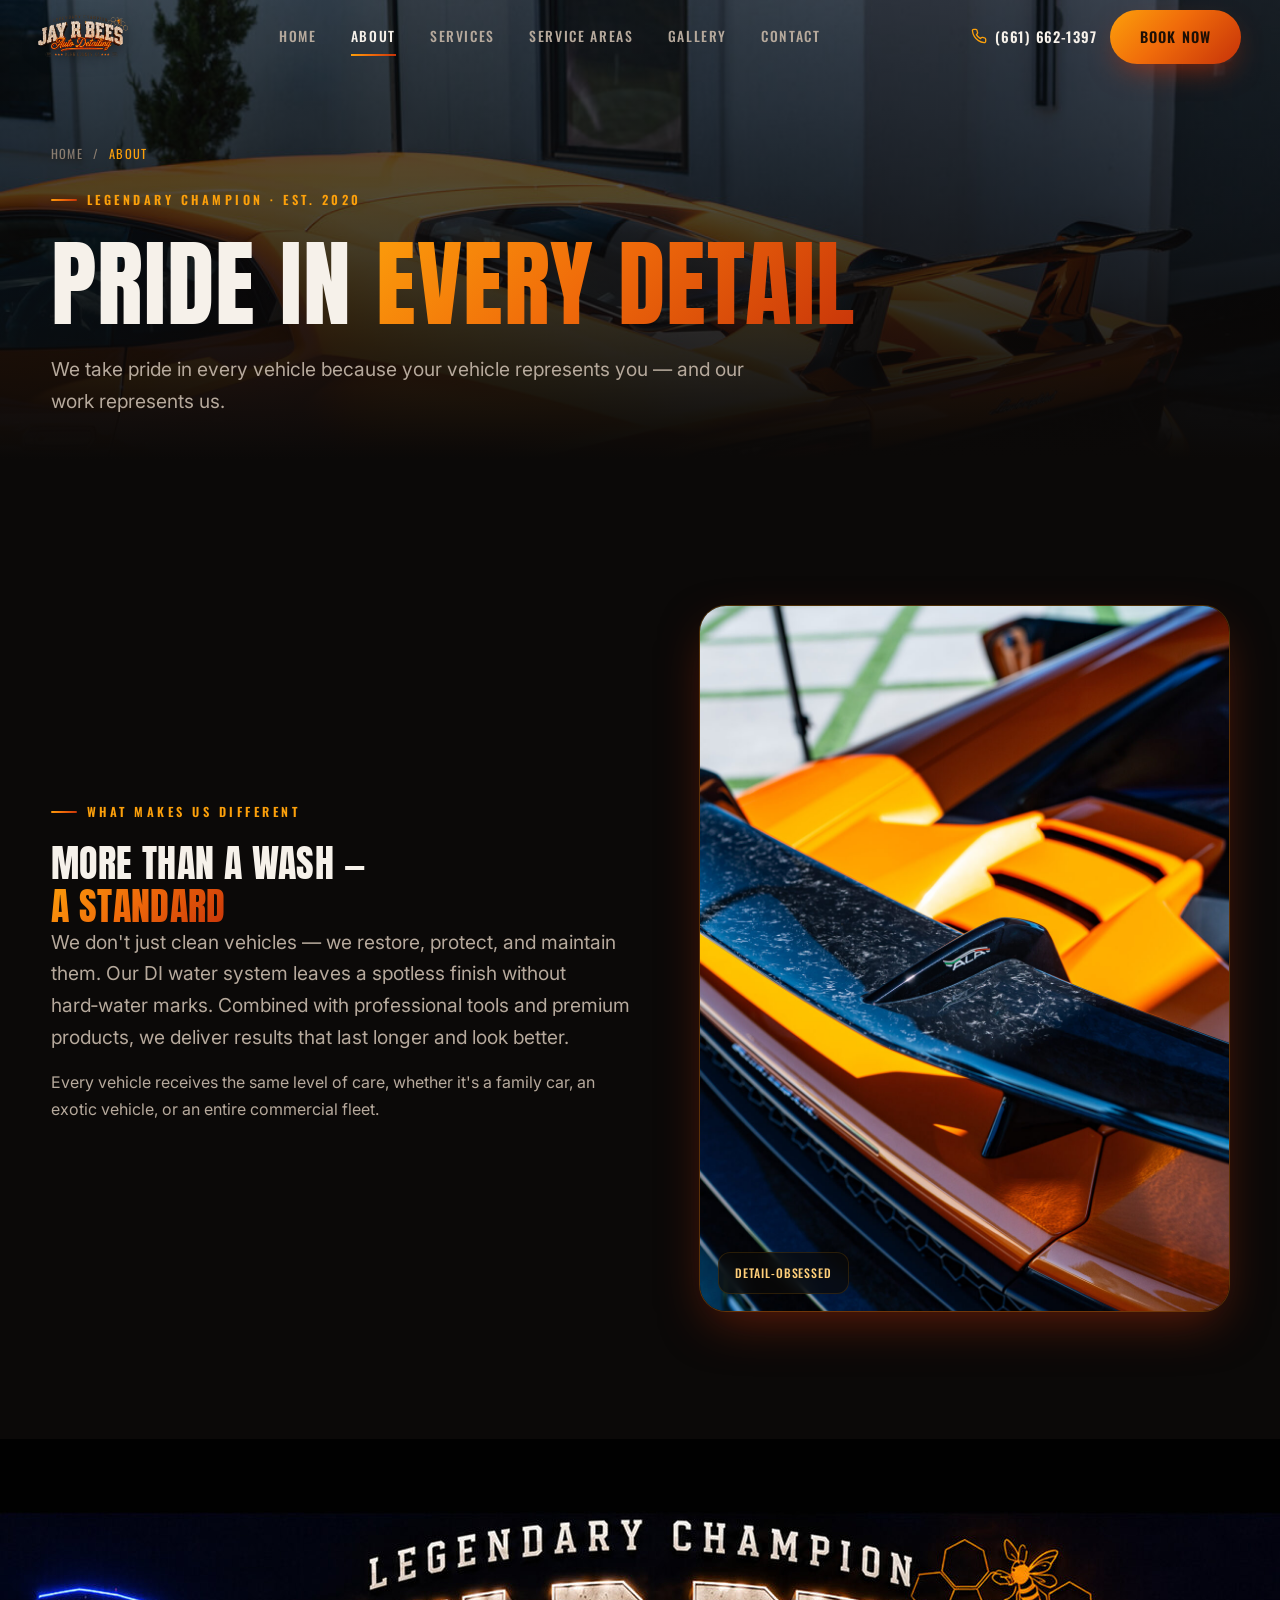
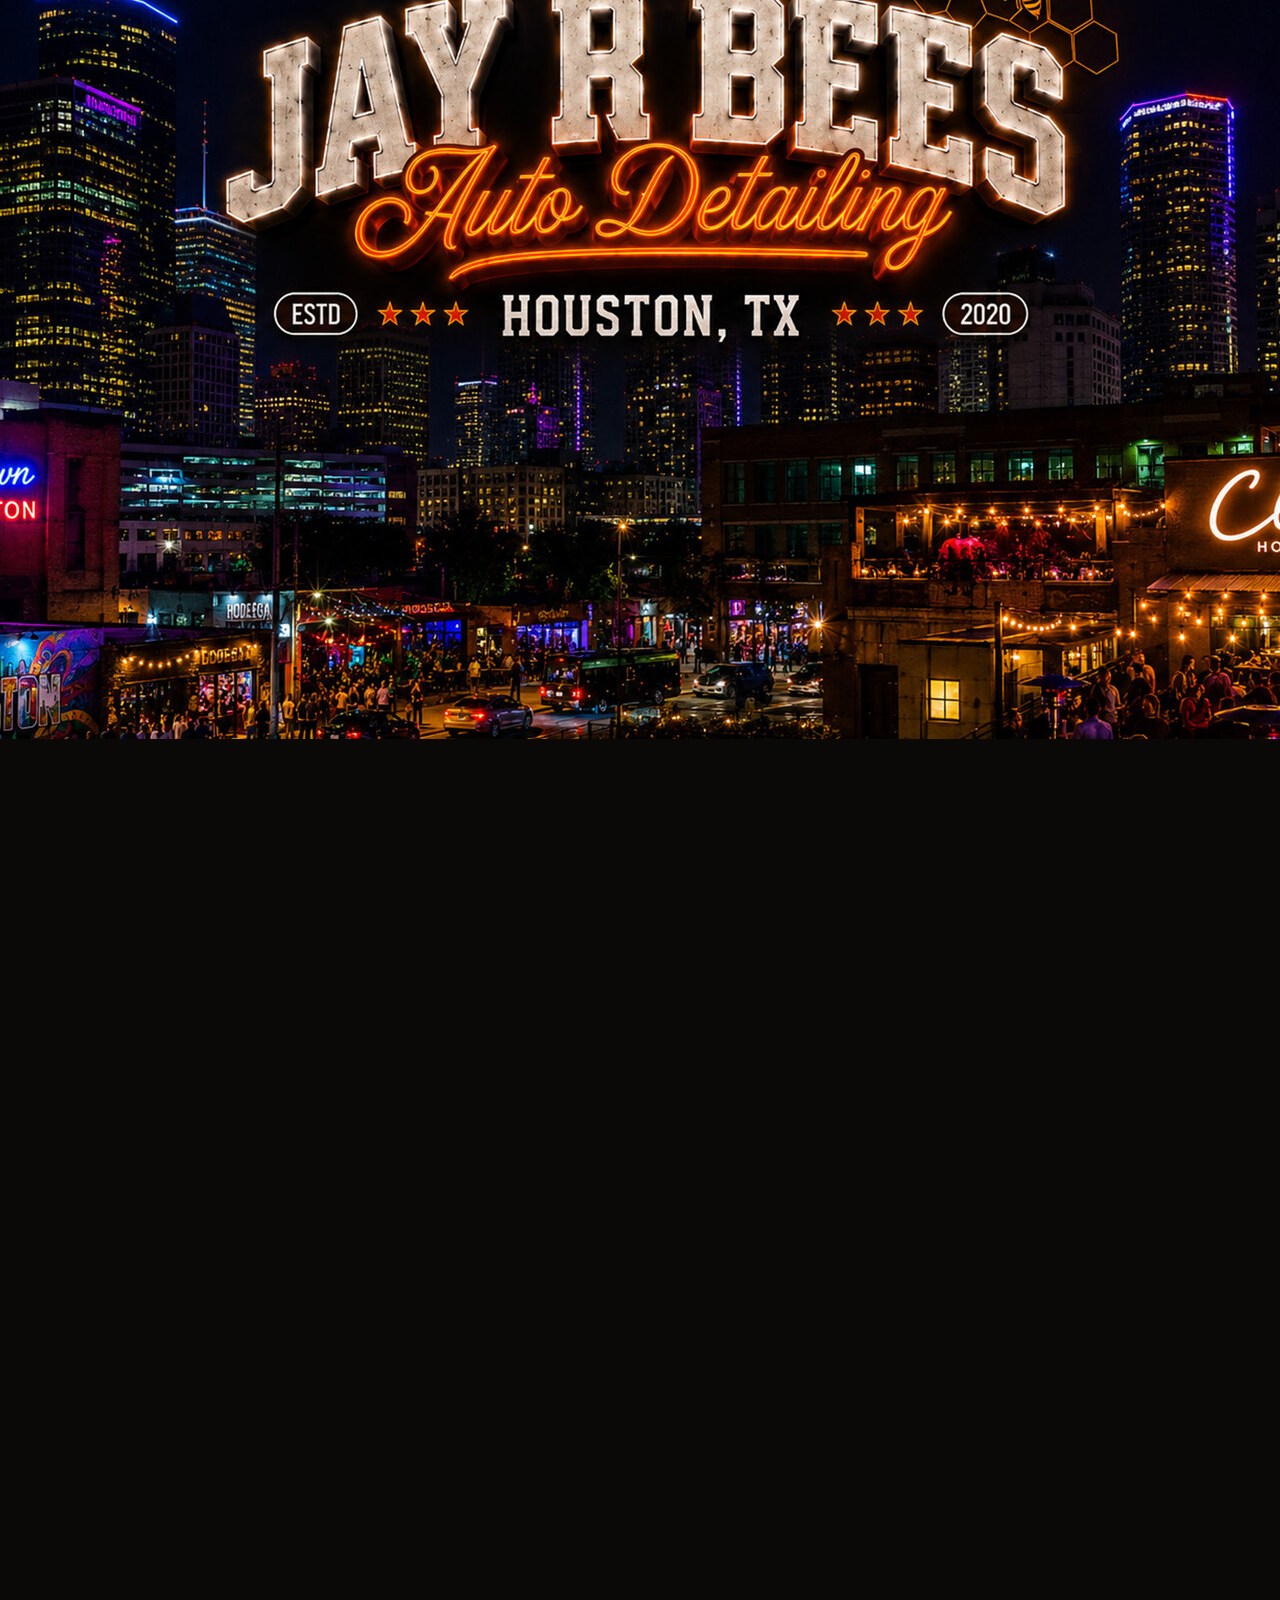
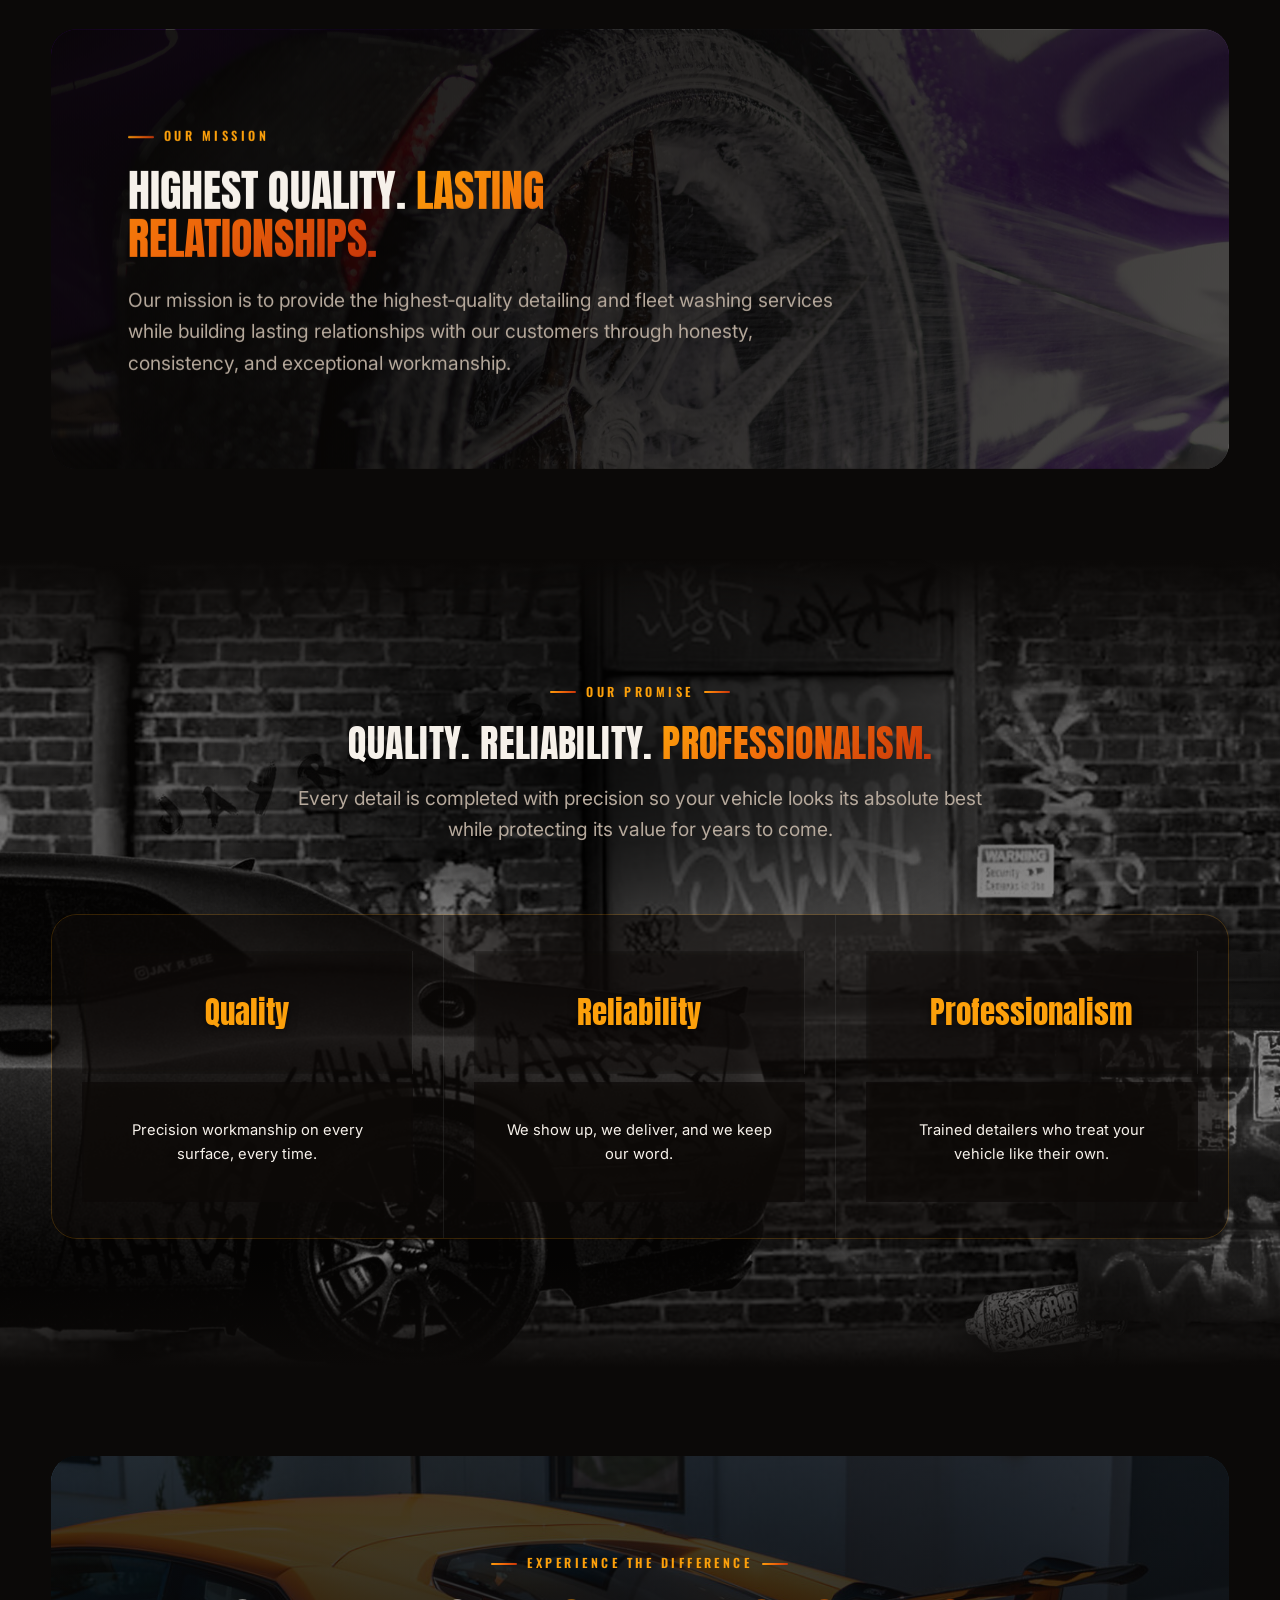
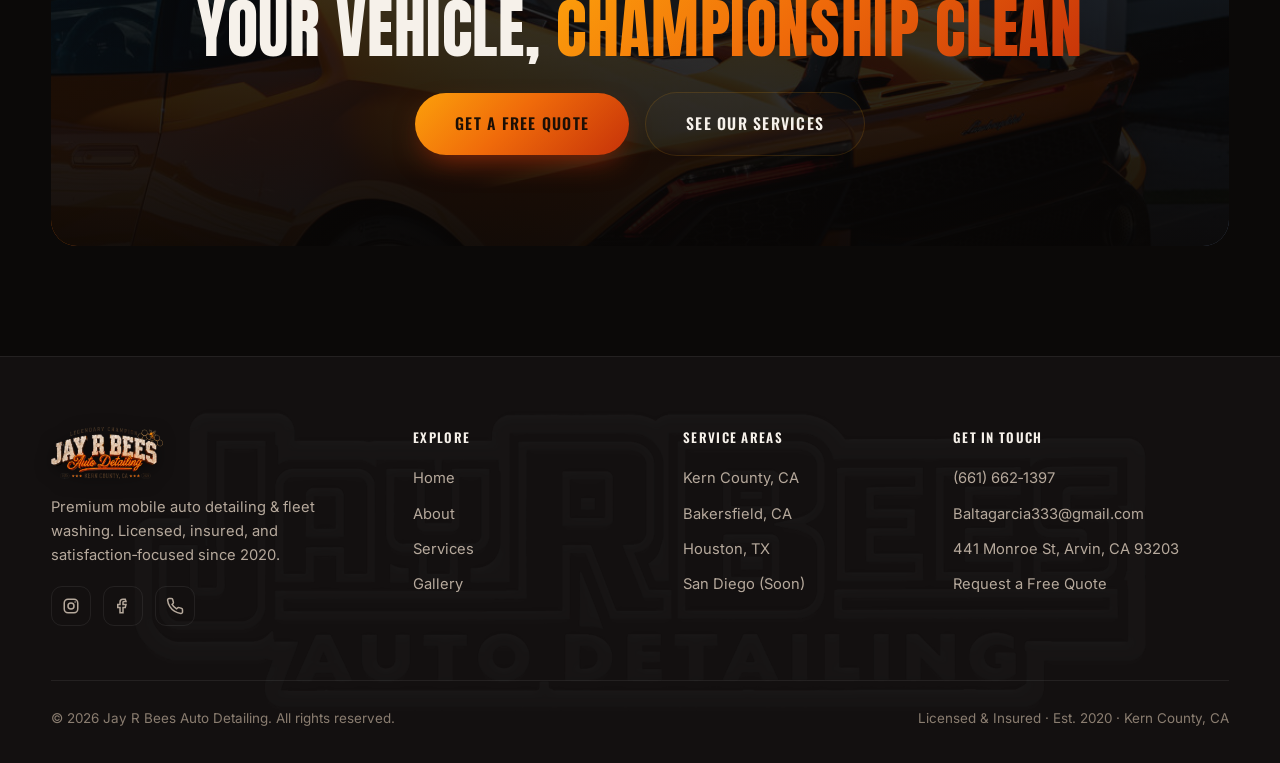
==== commit 13f029f4: "Add Square booking link to Book Now buttons" ====
--- a/about.html
+++ b/about.html
@@ -26,14 +26,14 @@
     </nav>
     <div class="nav-cta">
       <a class="nav-phone" href="tel:6616621397"><svg viewBox="0 0 24 24" fill="none" stroke="currentColor" stroke-width="2" stroke-linecap="round" stroke-linejoin="round"><path d="M22 16.92v3a2 2 0 0 1-2.18 2 19.79 19.79 0 0 1-8.63-3.07 19.5 19.5 0 0 1-6-6 19.79 19.79 0 0 1-3.07-8.67A2 2 0 0 1 4.11 2h3a2 2 0 0 1 2 1.72c.13.96.36 1.9.7 2.81a2 2 0 0 1-.45 2.11L8.09 9.91a16 16 0 0 0 6 6l1.27-1.27a2 2 0 0 1 2.11-.45c.9.34 1.85.57 2.81.7A2 2 0 0 1 22 16.92z"/></svg>(661) 662‑1397</a>
-      <a class="btn btn-primary" href="contact.html">Book Now</a>
+      <a class="btn btn-primary" href="https://book.squareup.com/appointments/j7vwa4m39qitr0/location/LS7DPX40BB9D7/services?utm_source=ig&amp;utm_medium=social&amp;utm_content=link_in_bio&amp;fbclid=PAcGRvZgJleHRuA2FlbQIxMQBzcnRjBmFwcF9pZA85MzY2MTk3NDMzOTI0NTkAAaedQ3mUBOI01FAEY14O9_WwzXAn0jtUpJyPf0o2MpDAmDv_ef7eFnsvDggJuQ_aem_9HJCTT9nkoeX53XVZmd64Q" target="_blank" rel="noopener">Book Now</a>
     </div>
     <button class="hamburger" aria-label="Open menu" aria-expanded="false"><span></span></button>
   </div>
 </header>
 <div class="mobile-menu">
   <a href="index.html">Home</a><a href="about.html">About</a><a href="services.html">Services</a><a href="areas.html">Service Areas</a><a href="gallery.html">Gallery</a><a href="contact.html">Contact</a>
-  <a class="btn btn-primary" href="contact.html">Book Your Detail</a>
+  <a class="btn btn-primary" href="https://book.squareup.com/appointments/j7vwa4m39qitr0/location/LS7DPX40BB9D7/services?utm_source=ig&amp;utm_medium=social&amp;utm_content=link_in_bio&amp;fbclid=PAcGRvZgJleHRuA2FlbQIxMQBzcnRjBmFwcF9pZA85MzY2MTk3NDMzOTI0NTkAAaedQ3mUBOI01FAEY14O9_WwzXAn0jtUpJyPf0o2MpDAmDv_ef7eFnsvDggJuQ_aem_9HJCTT9nkoeX53XVZmd64Q" target="_blank" rel="noopener">Book Your Detail</a>
   <div class="mm-contact">
     <a href="tel:6616621397">Call (661) 662‑1397</a>
     <a href="mailto:Baltagarcia333@gmail.com">Baltagarcia333@gmail.com</a>
--- a/assets/css/style.css
+++ b/assets/css/style.css
@@ -82,7 +82,7 @@
 .eyebrow::before{content:"";width:26px;height:2px;background:var(--grad);border-radius:2px}
 .eyebrow.center-line::after{content:"";width:26px;height:2px;background:var(--grad);border-radius:2px}
 
-h1,h2,h3{font-family:var(--font-display);font-weight:400;line-height:.98;letter-spacing:.01em;text-transform:uppercase}
+h1,h2,h3{font-family:var(--font-display);font-weight:400;line-height:1.1;letter-spacing:.01em;text-transform:uppercase}
 .h-xl{font-size:clamp(2.7rem,7.5vw,6rem)}
 .h-lg{font-size:clamp(2.1rem,5vw,4rem)}
 .h-md{font-size:clamp(1.6rem,3vw,2.6rem)}
@@ -381,6 +381,9 @@
 /* three looping videos as the promise background (left / middle / right) */
 .pr-videos{position:absolute;inset:0;z-index:-3;display:flex;overflow:hidden}
 #promiseReveal .pr-bg img{object-position:center}
+/* homepage promise heading: raised + a bit larger/dominant */
+.promise-reveal--home .sec-head{margin-bottom:clamp(58px,8vw,98px);transform:translateY(-12px)}
+.promise-reveal--home .sec-head .h-md{font-size:clamp(2.5rem,5vw,4rem);line-height:1.1}
 #promiseReveal .pr-note{position:relative;isolation:isolate;text-shadow:0 2px 8px rgba(0,0,0,.85)}
 #promiseReveal .pr-note::before{content:"";position:absolute;z-index:-1;left:50%;top:50%;translate:-50% -50%;
   width:min(680px,116%);height:340%;pointer-events:none;border-radius:50%;filter:blur(22px);
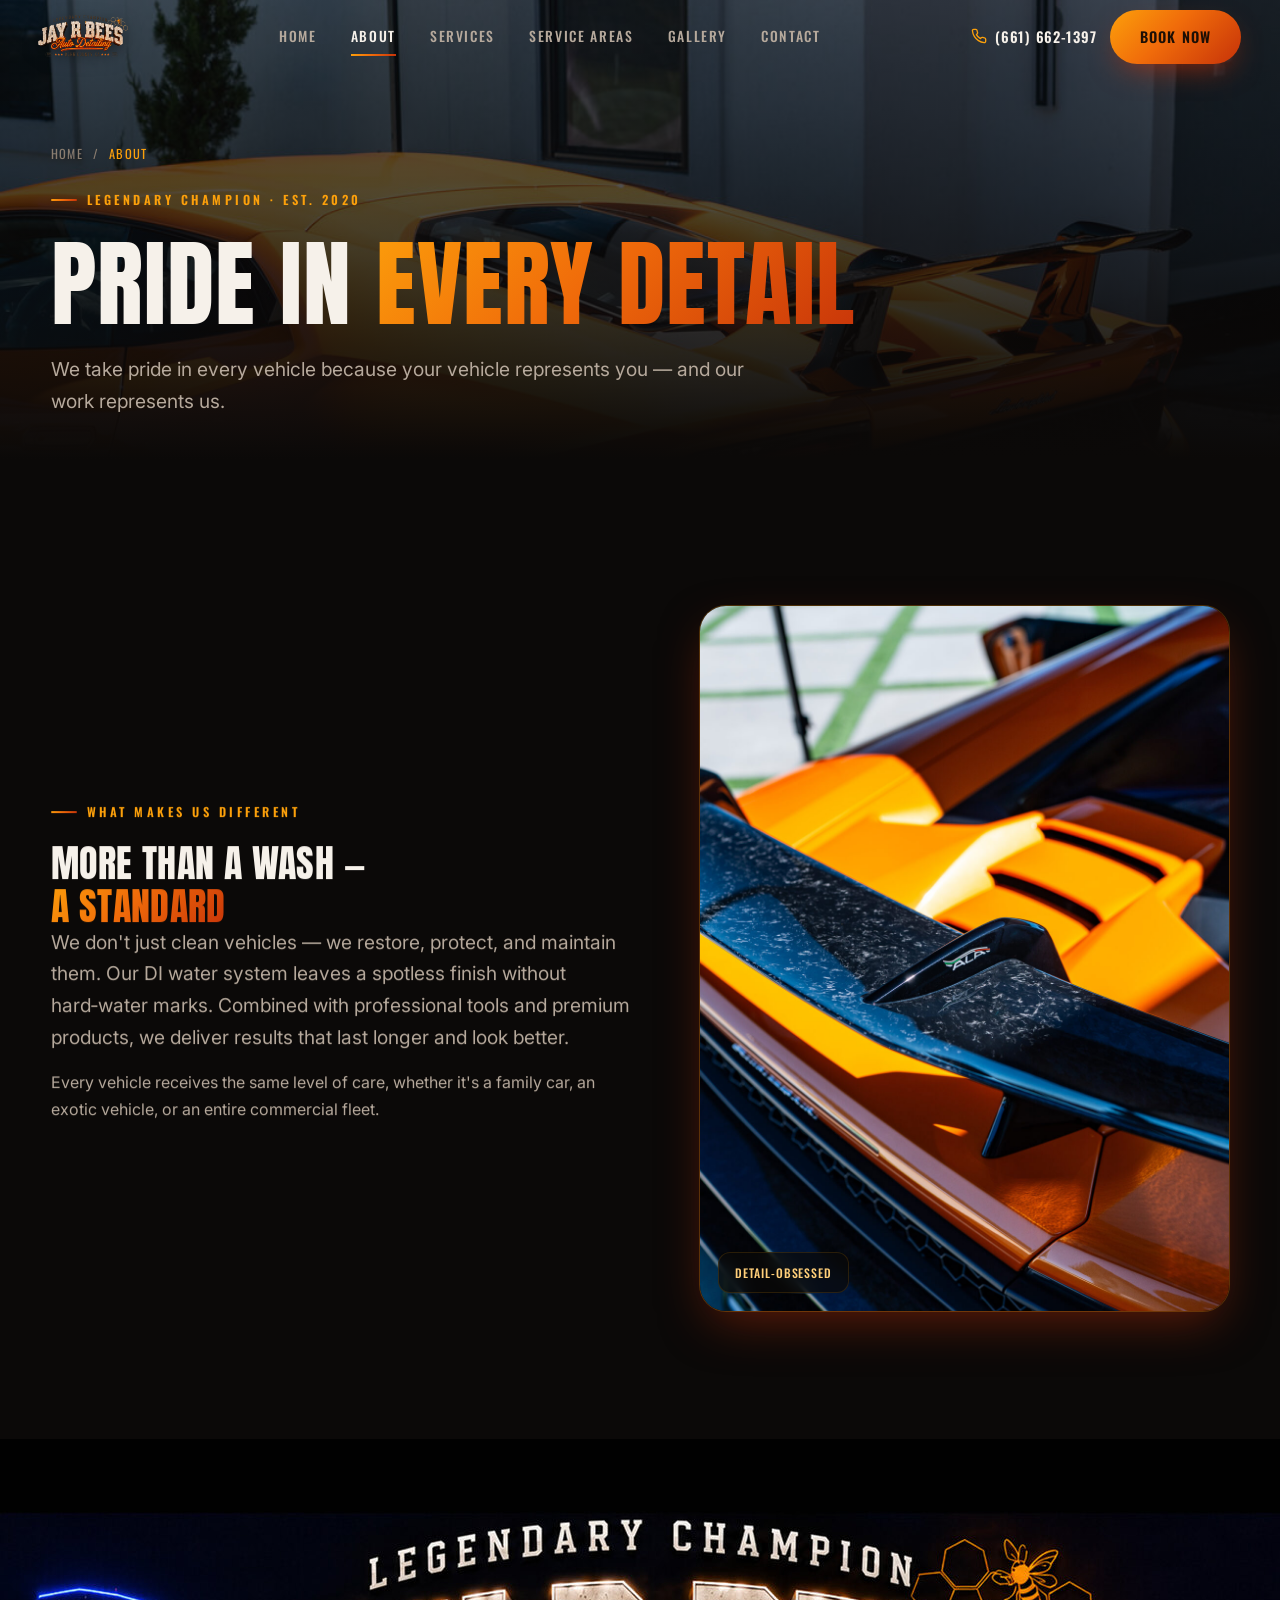
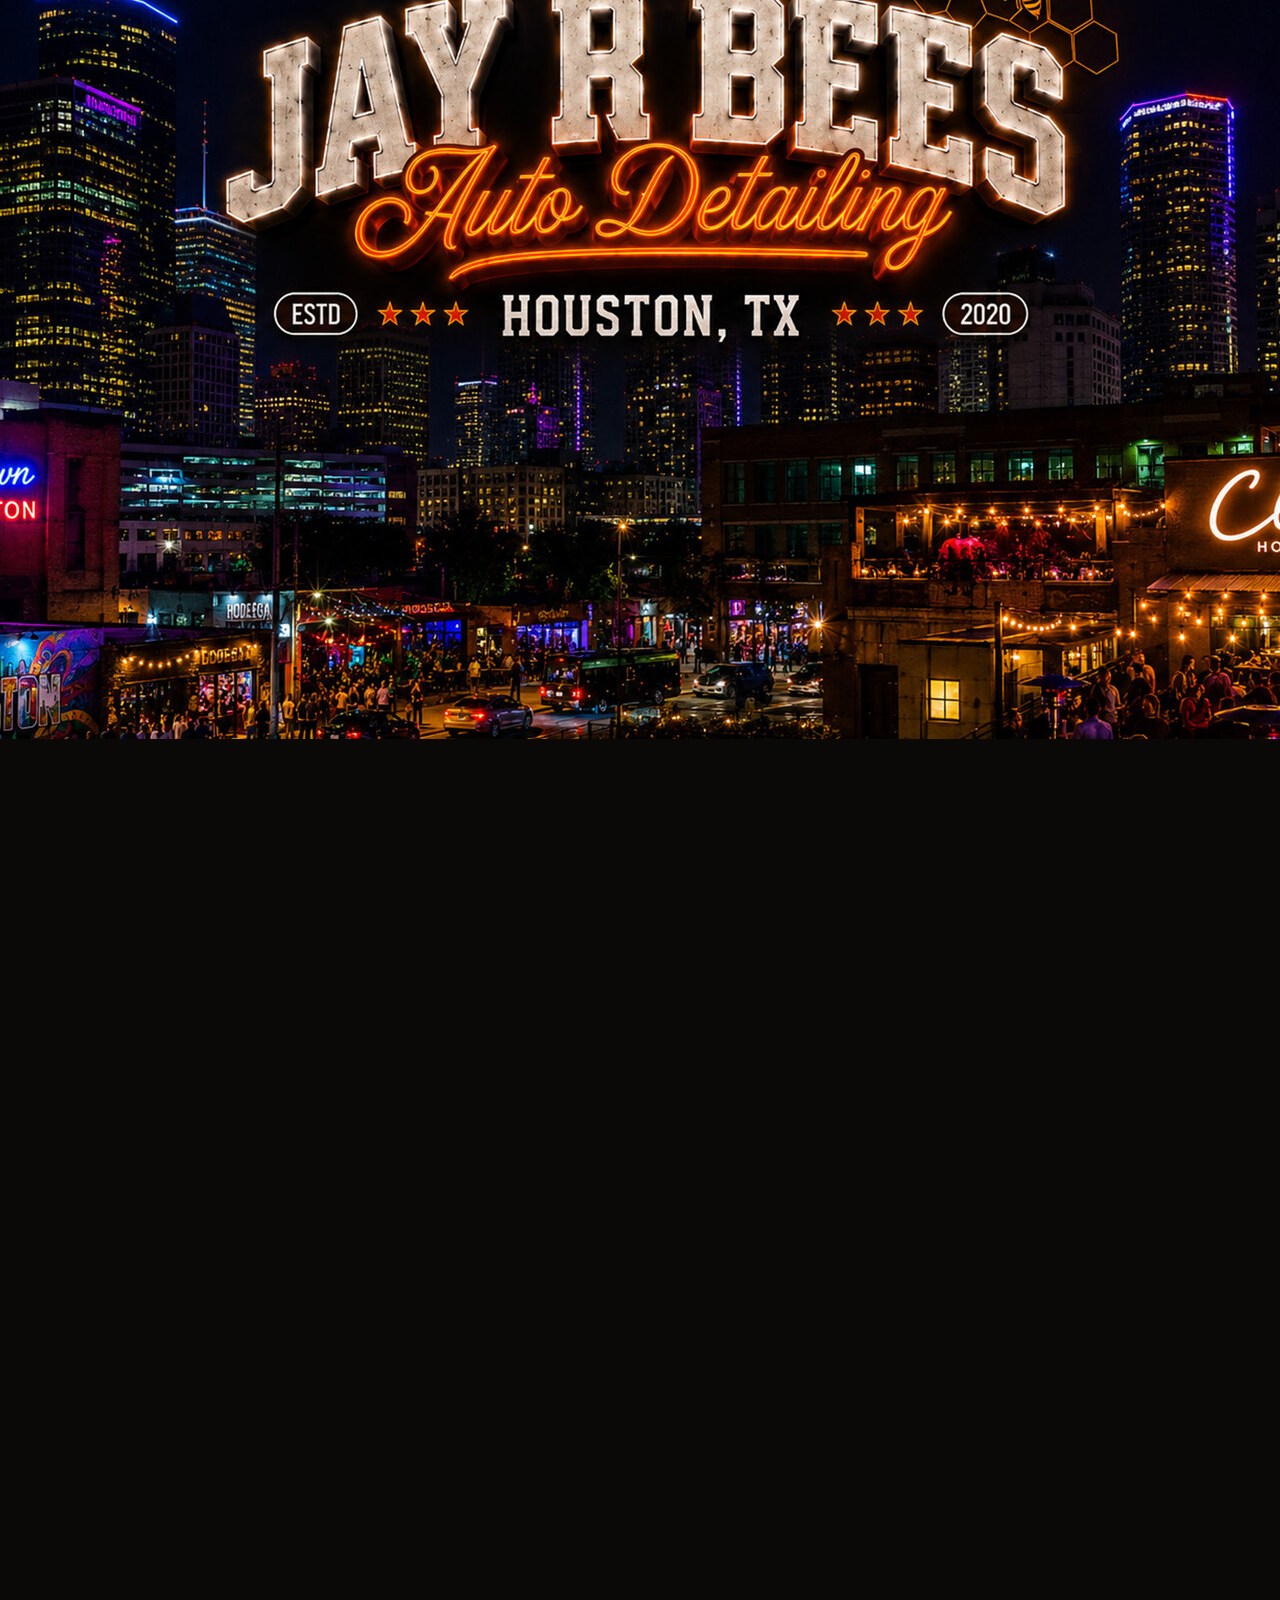
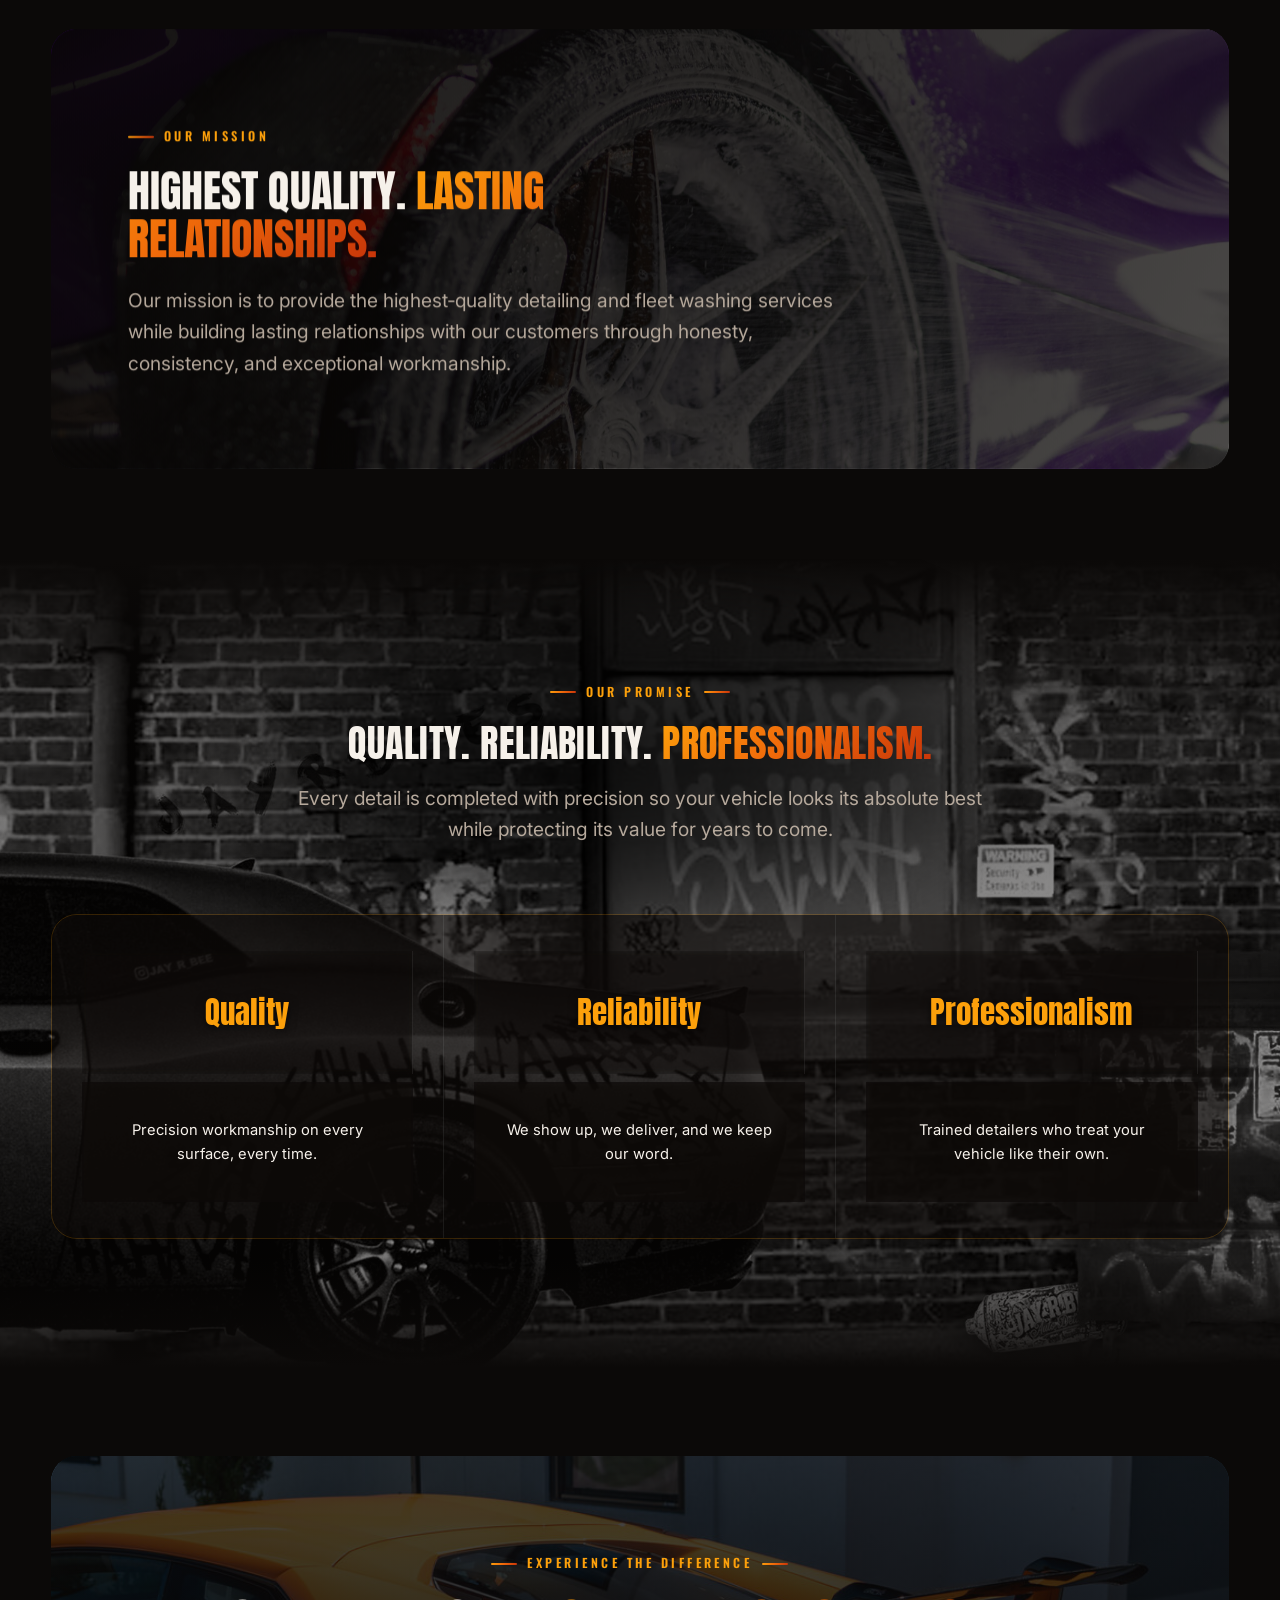
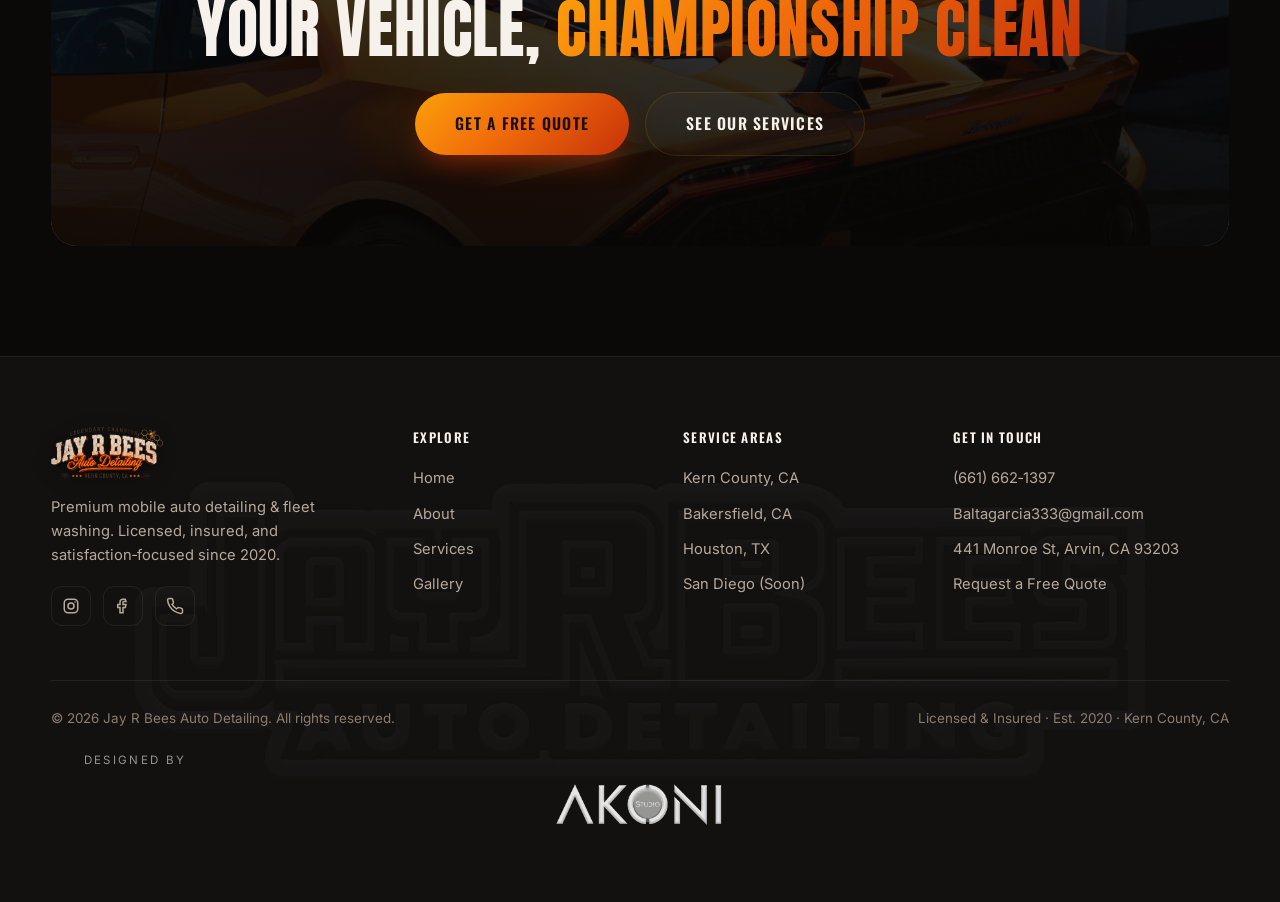
==== commit 0c638955: "Add Designed By Akoni Studio logo to footer" ====
--- a/about.html
+++ b/about.html
@@ -147,6 +147,11 @@
       <span>Licensed &amp; Insured · Est. 2020 · Kern County, CA</span>
     </div>
   </div>
+
+<div class="designed-by" style="text-align:center;padding:22px 16px 32px;">
+  <p style="margin:0 0 10px;font-size:.72rem;letter-spacing:.2em;text-transform:uppercase;color:rgba(255,255,255,.55);">Designed By</p>
+  <img src="assets/img/akoni-logo.png" alt="Akoni Studio" style="display:inline-block;width:170px;max-width:55%;height:auto;opacity:.9;">
+</div>
 </footer>
 
 <script src="assets/js/vendor/gsap.min.js"></script>
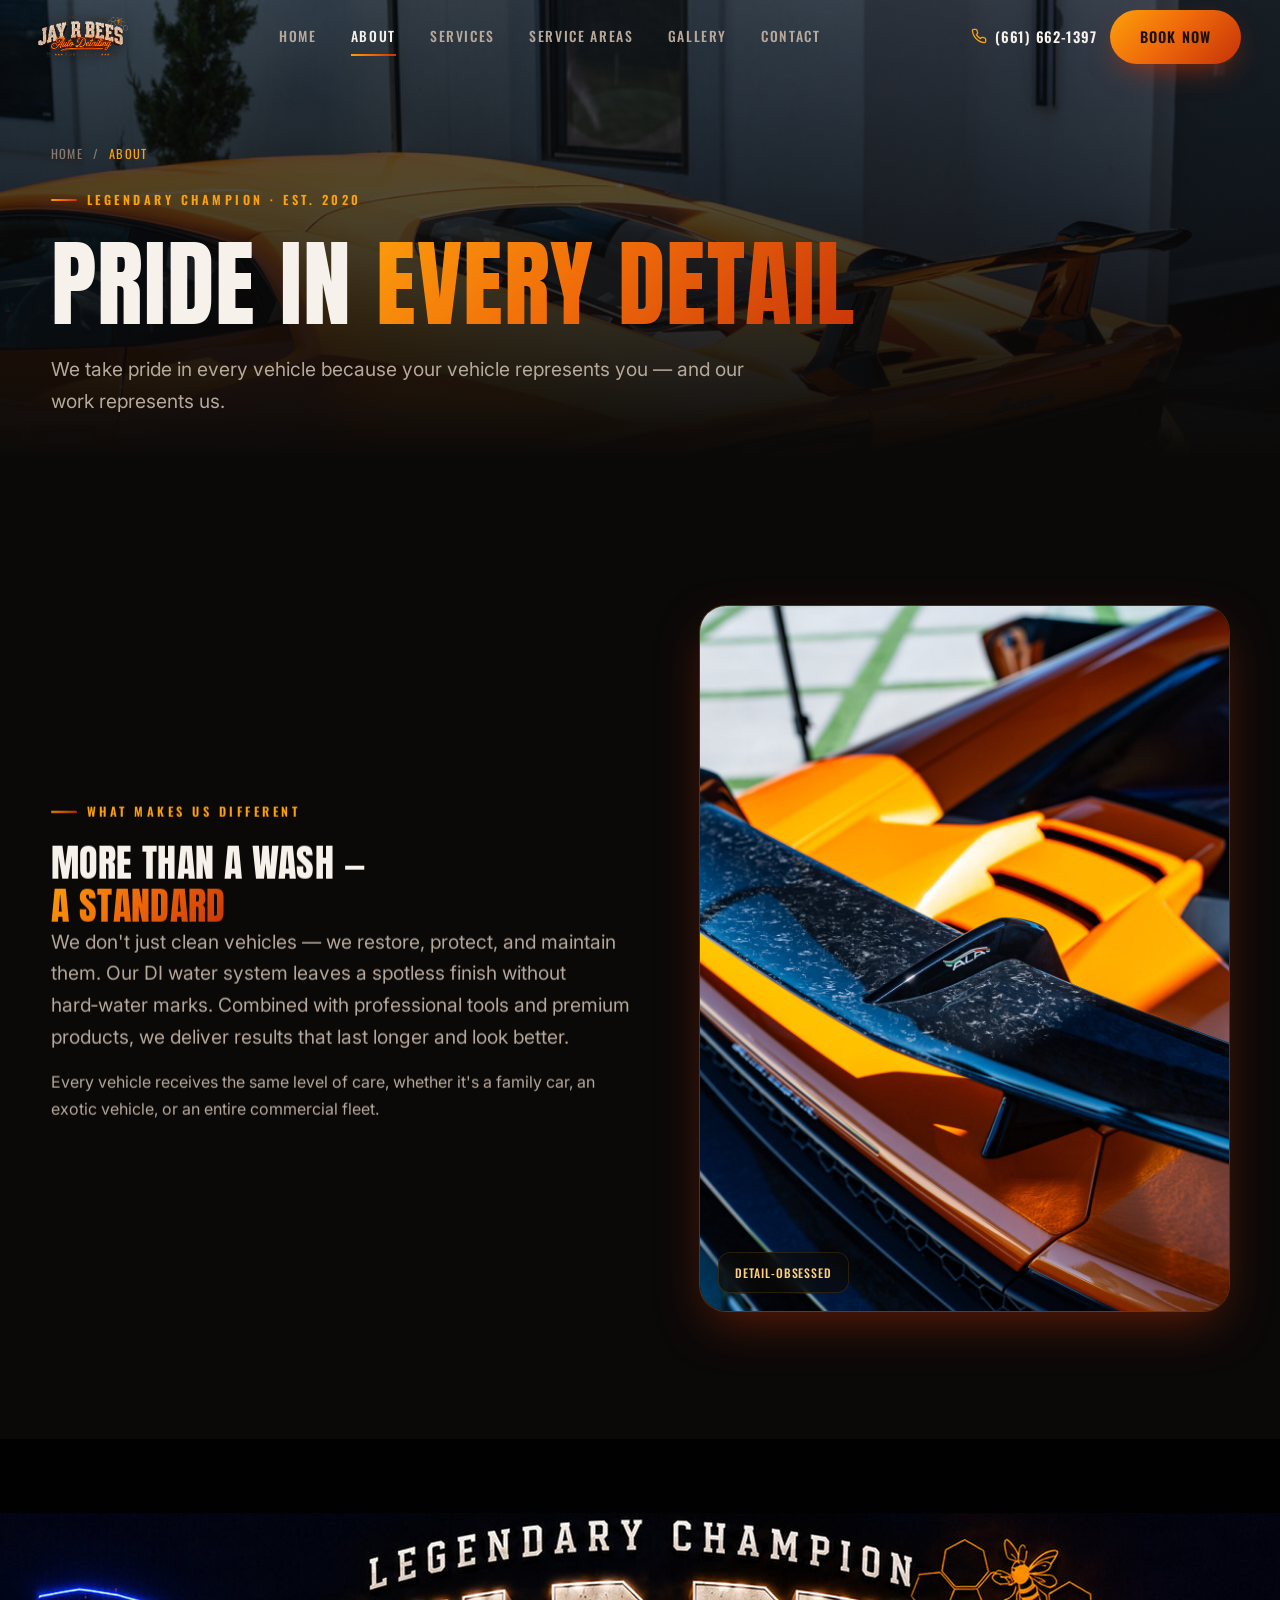
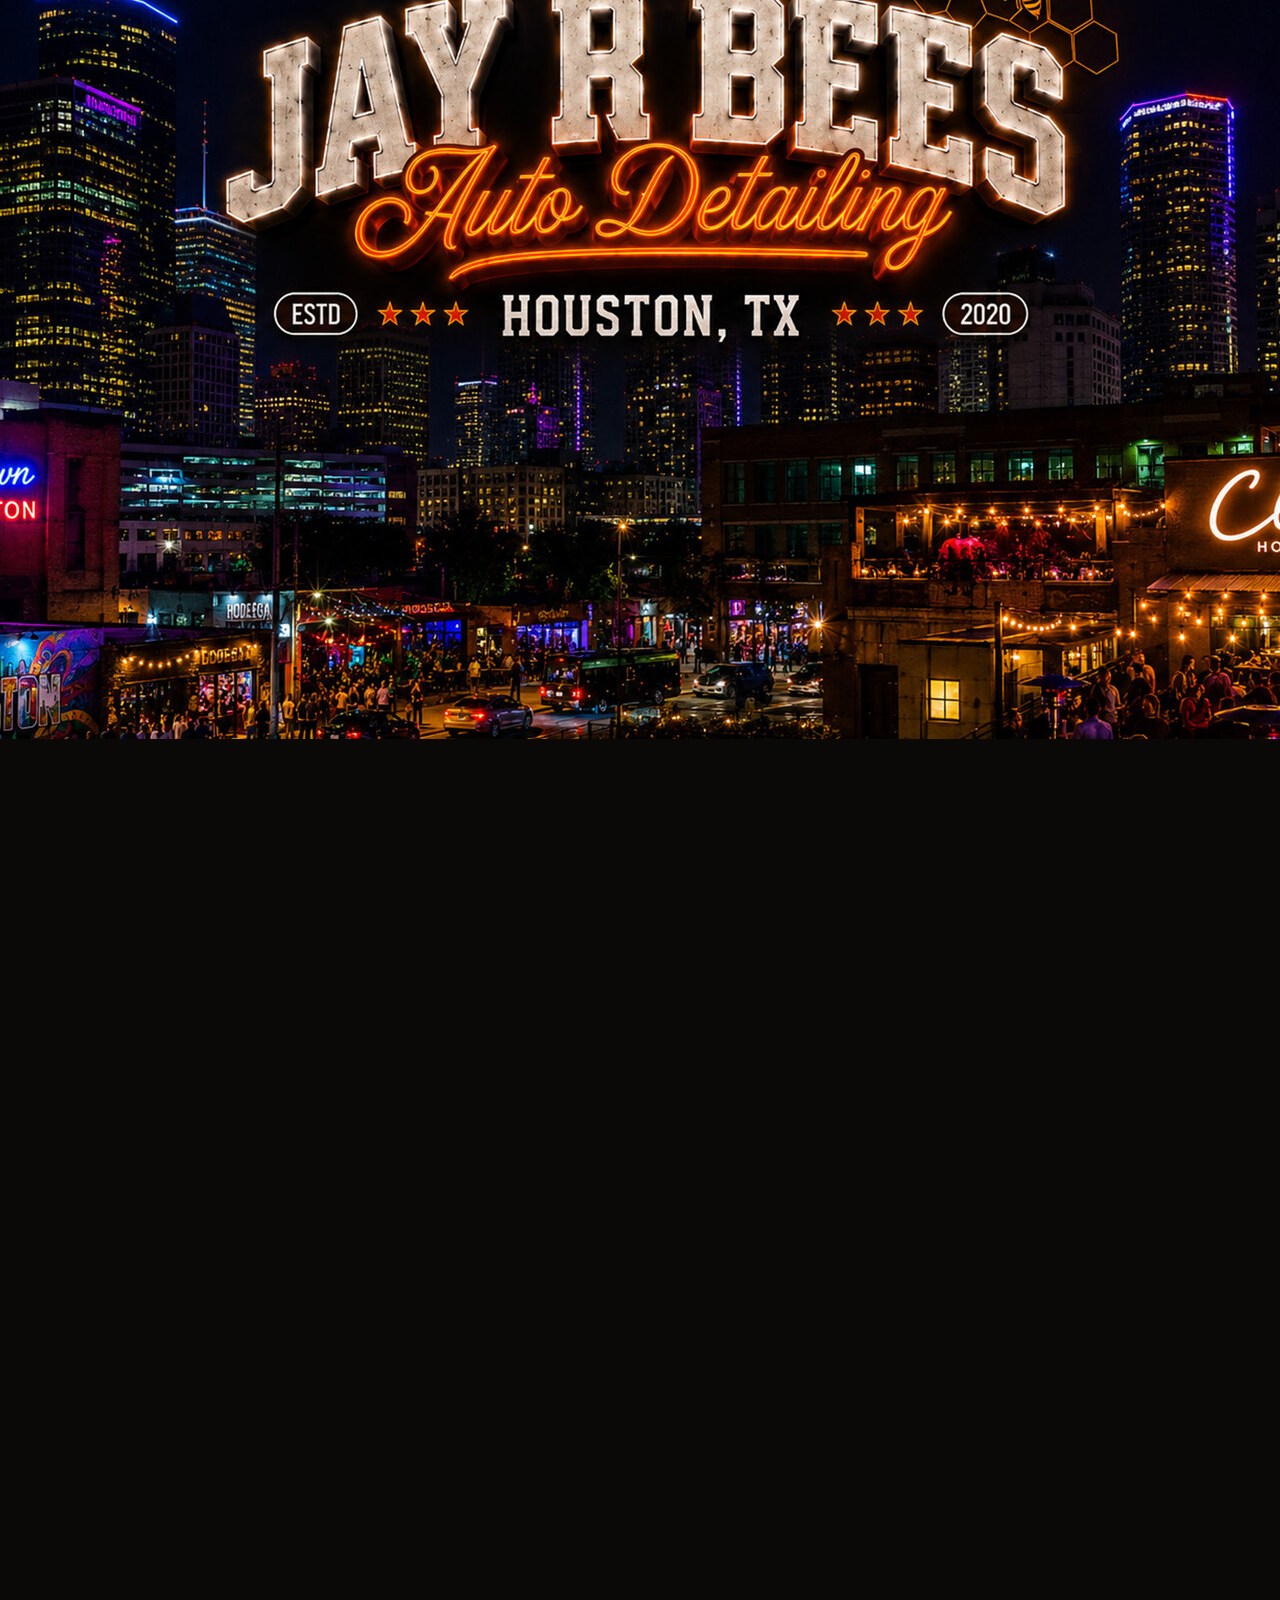
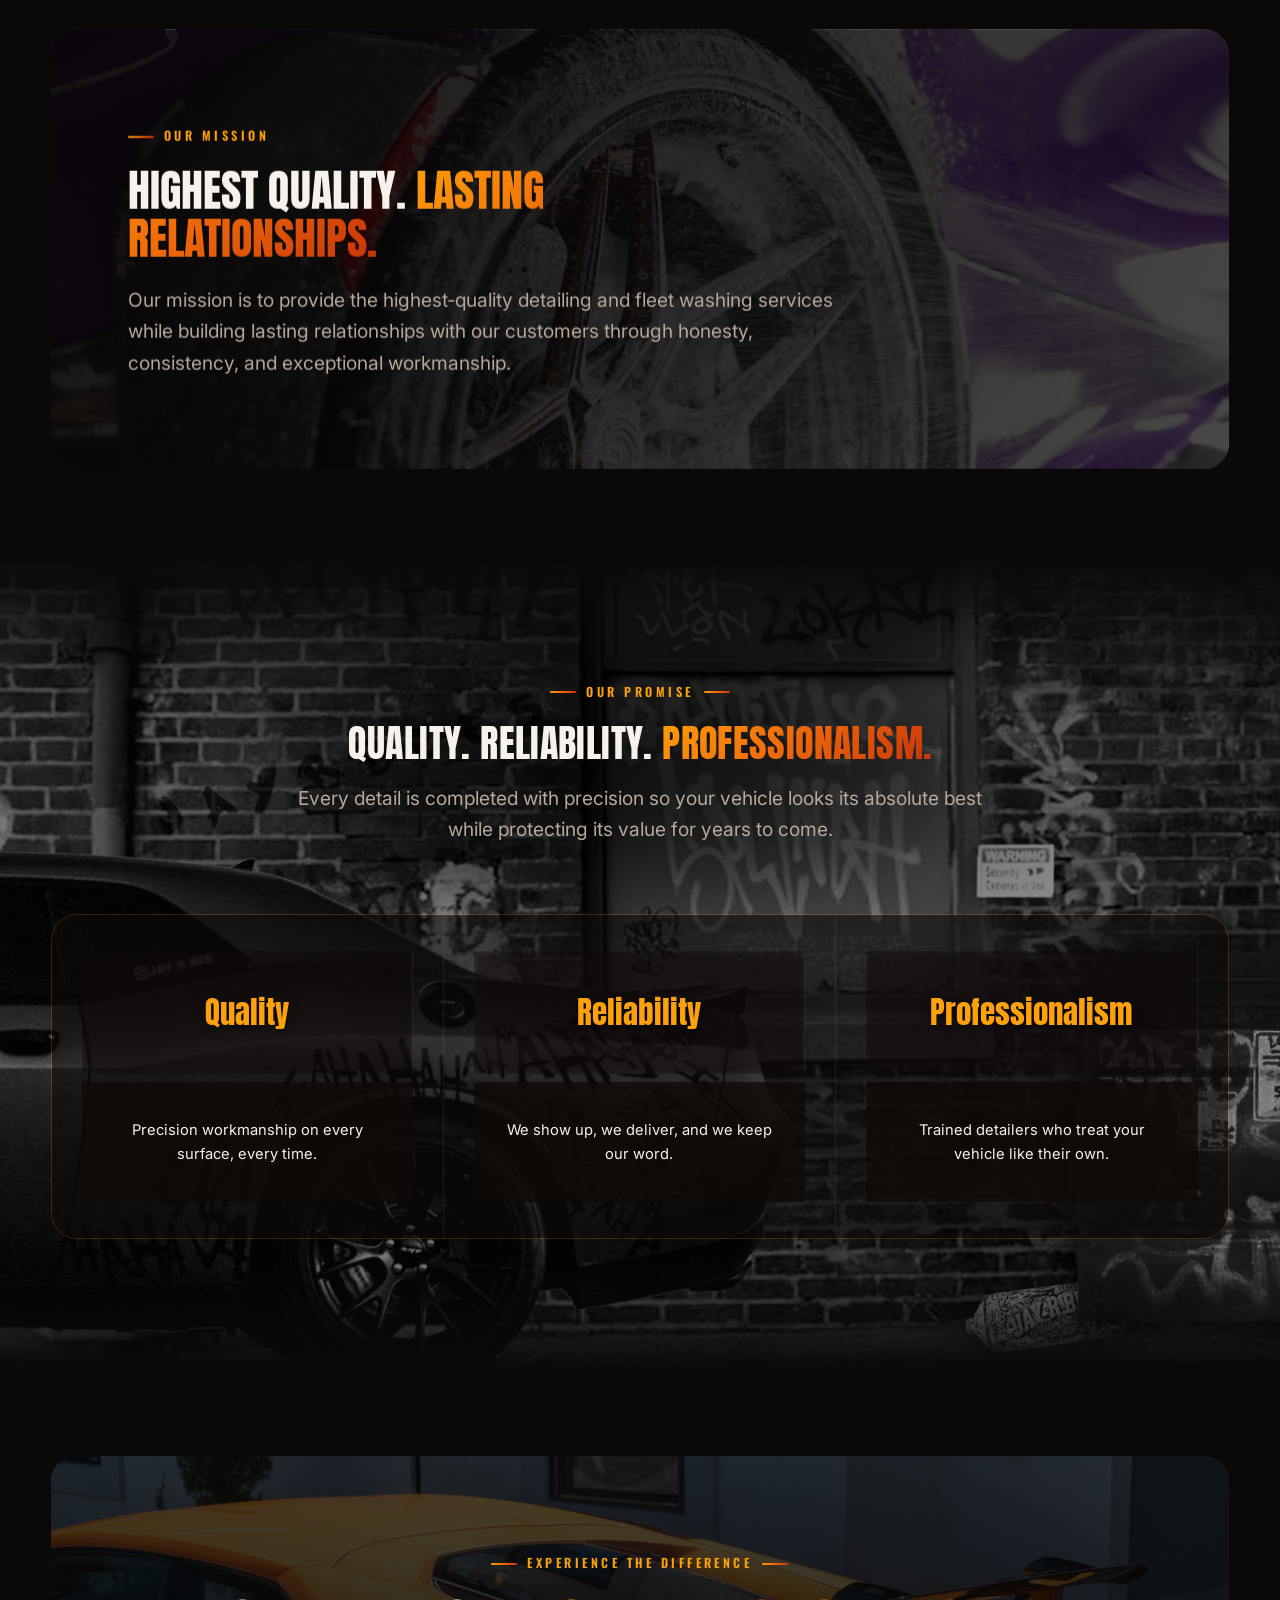
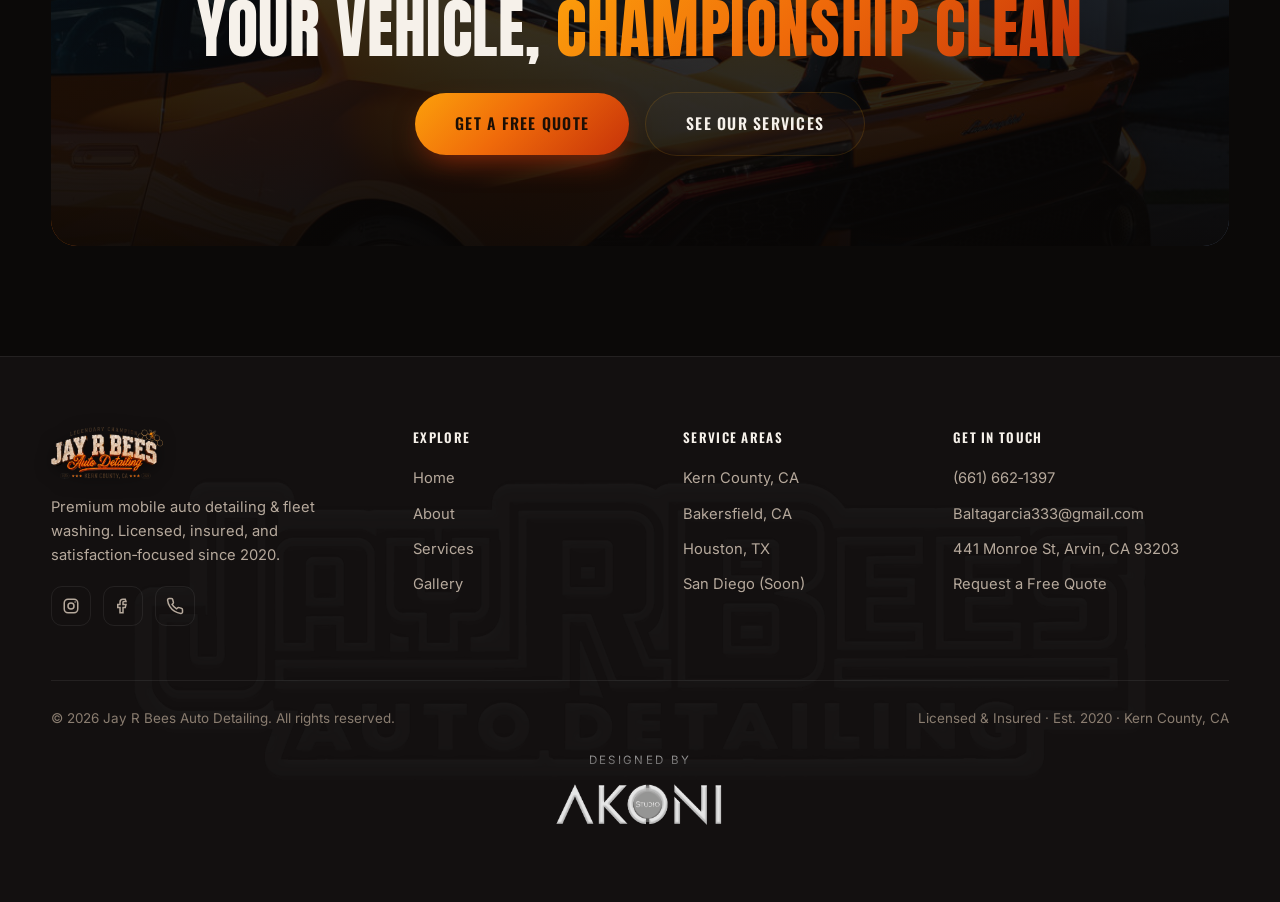
==== commit 1bfc1e93: "Center Designed By label above Akoni logo" ====
--- a/about.html
+++ b/about.html
@@ -148,8 +148,8 @@
     </div>
   </div>
 
-<div class="designed-by" style="text-align:center;padding:22px 16px 32px;">
-  <p style="margin:0 0 10px;font-size:.72rem;letter-spacing:.2em;text-transform:uppercase;color:rgba(255,255,255,.55);">Designed By</p>
+<div class="designed-by" style="text-align:center;padding:22px 16px 32px;width:100%;">
+  <div style="margin:0 0 10px;font-size:.72rem;letter-spacing:.2em;text-transform:uppercase;color:rgba(255,255,255,.55);">Designed By</div>
   <img src="assets/img/akoni-logo.png" alt="Akoni Studio" style="display:inline-block;width:170px;max-width:55%;height:auto;opacity:.9;">
 </div>
 </footer>
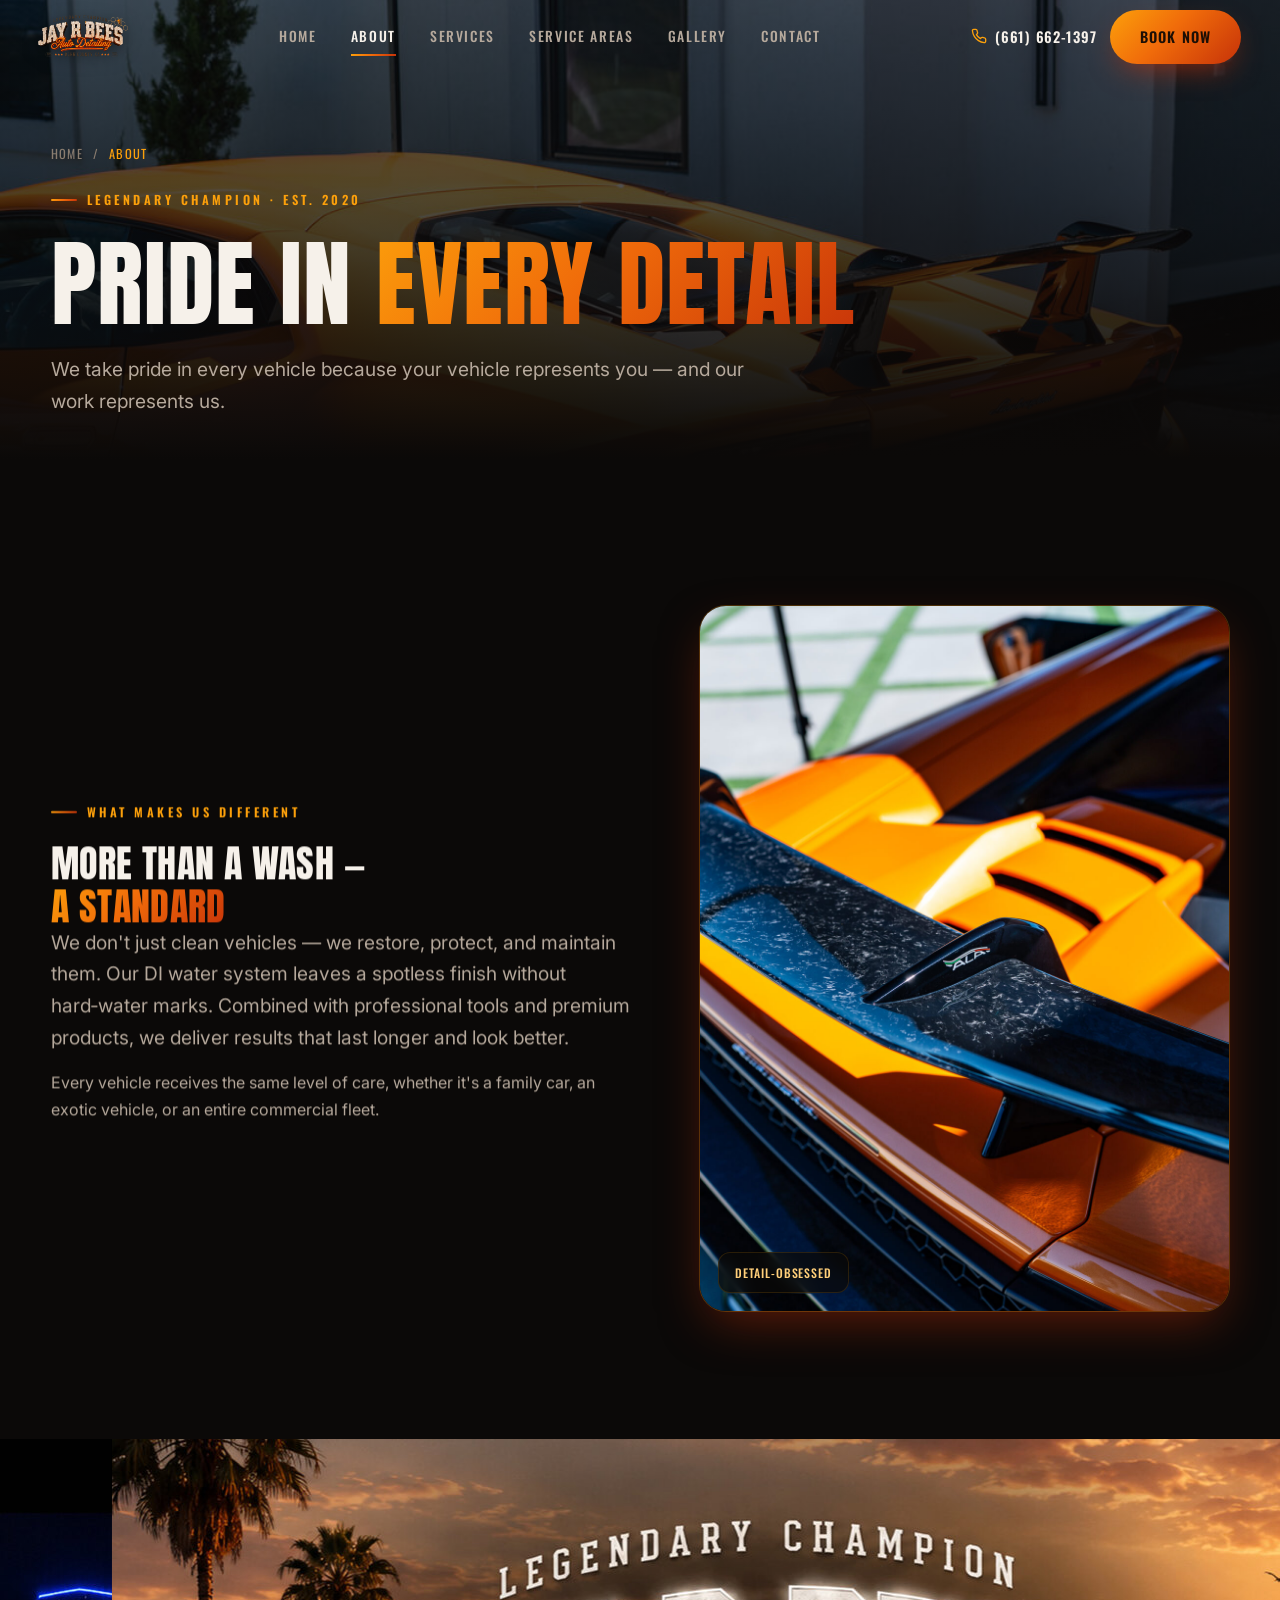
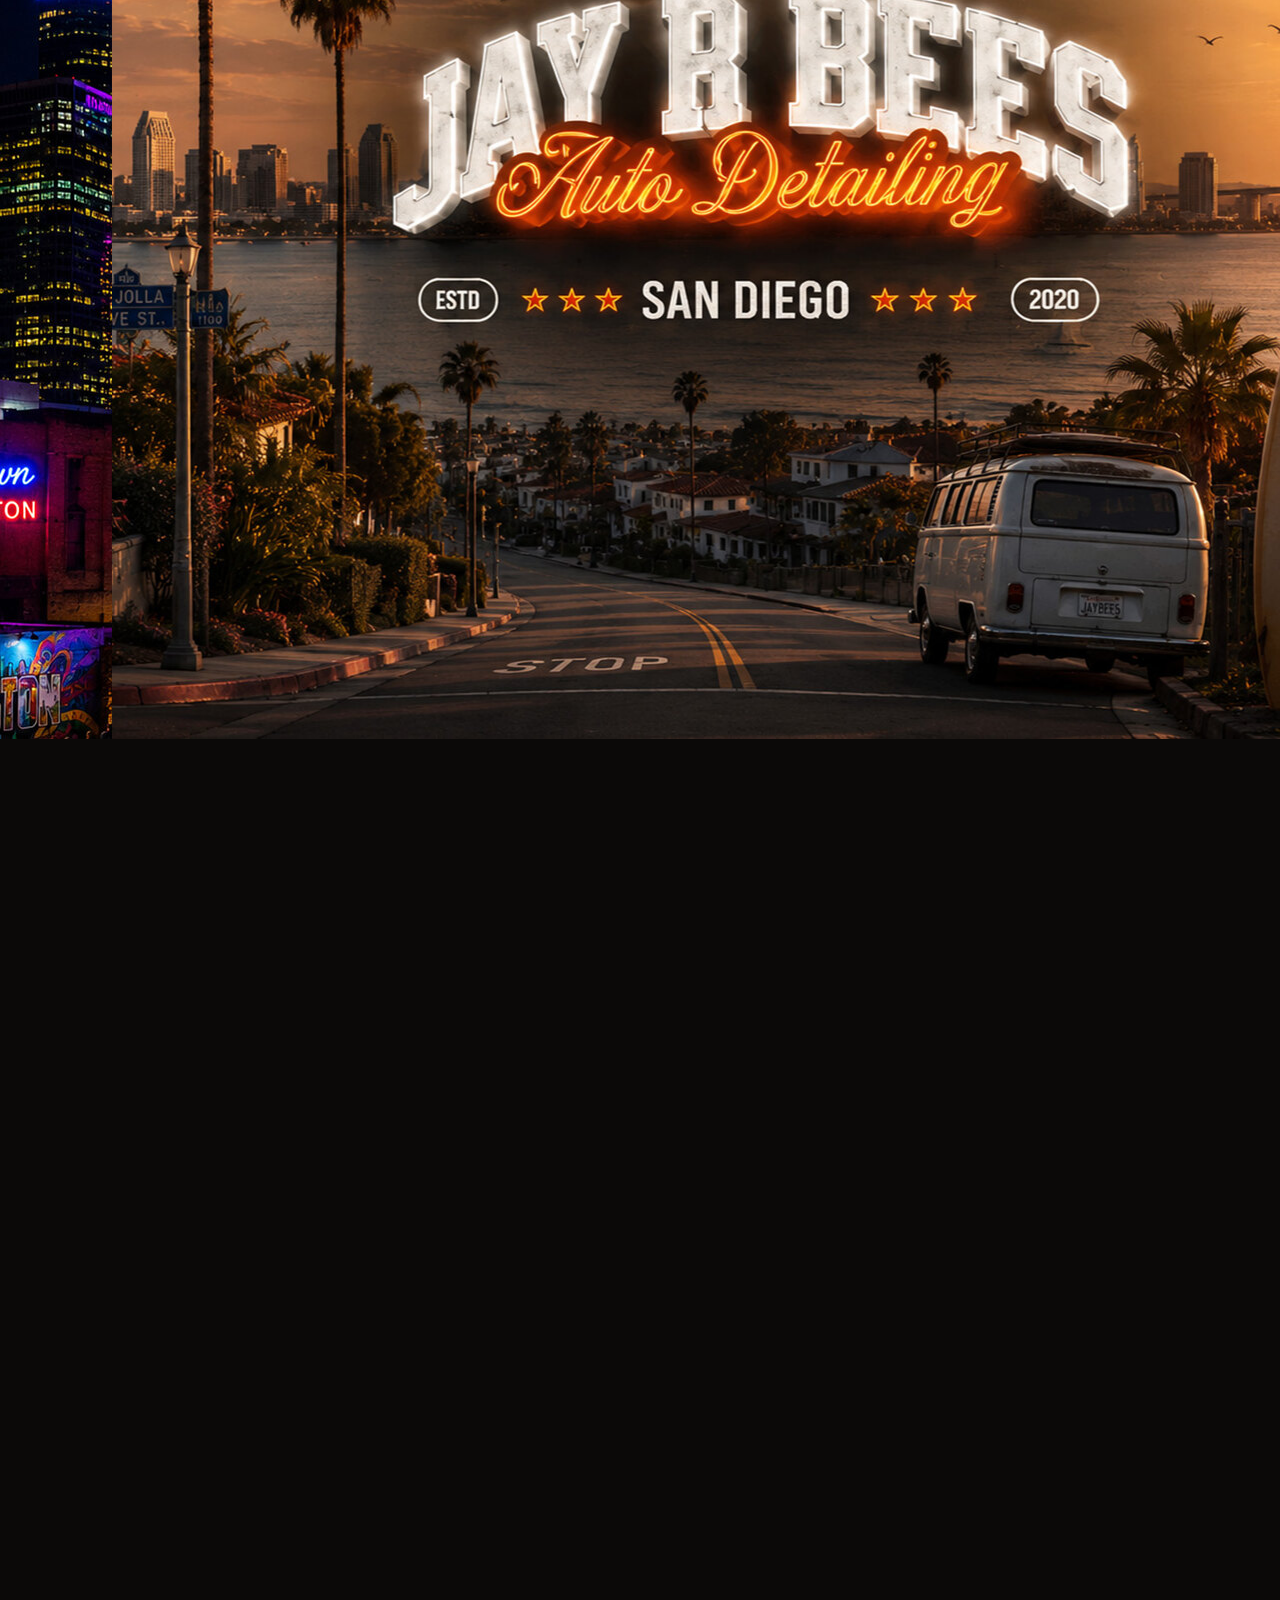
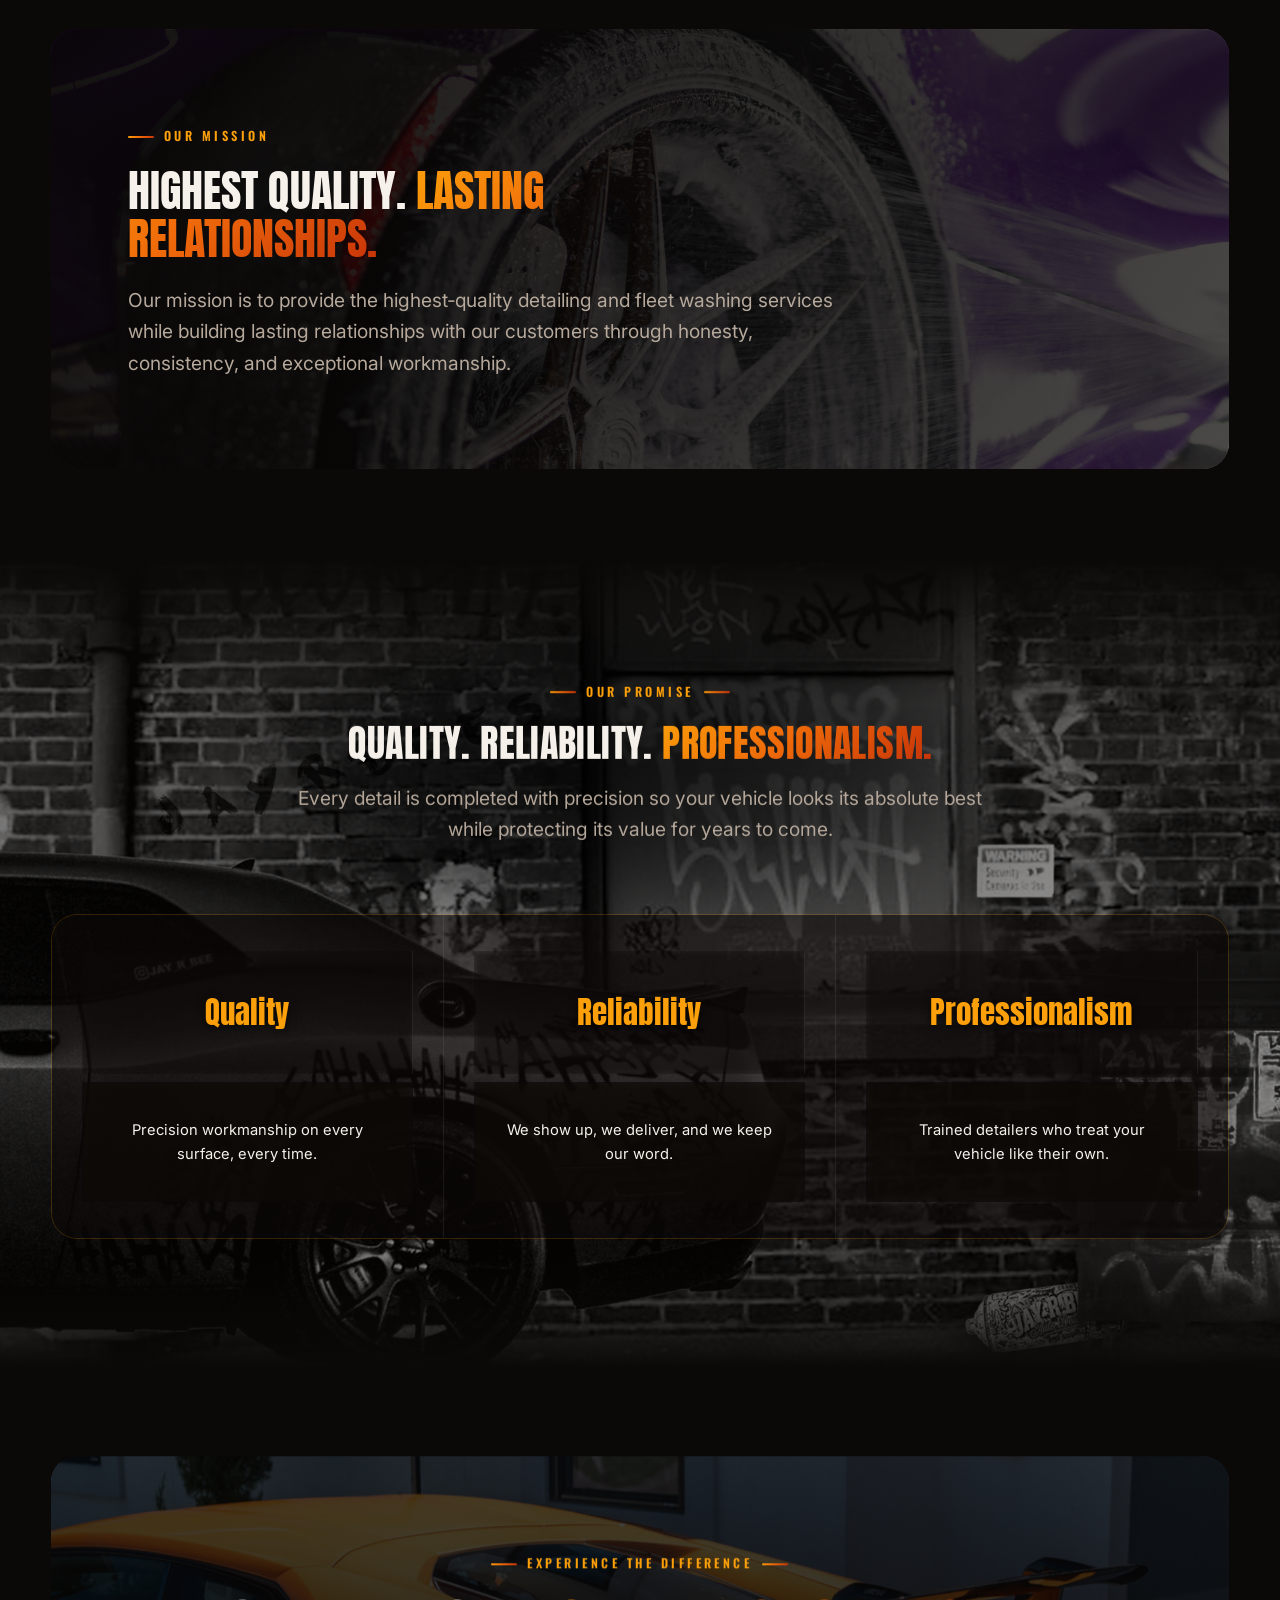
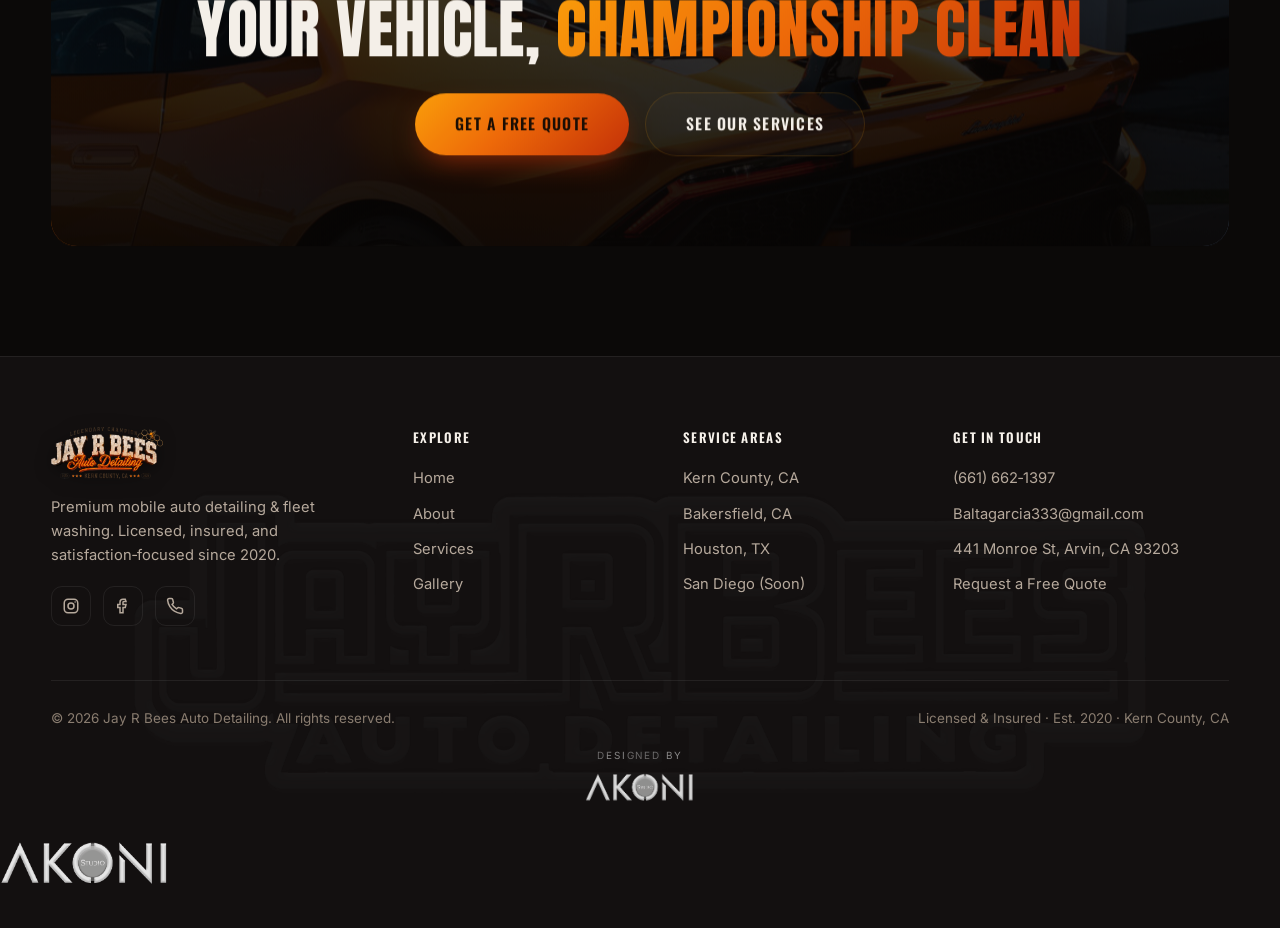
==== commit 83eb56aa: "Make footer Akoni logo smaller" ====
--- a/about.html
+++ b/about.html
@@ -148,8 +148,10 @@
     </div>
   </div>
 
-<div class="designed-by" style="text-align:center;padding:22px 16px 32px;width:100%;">
-  <div style="margin:0 0 10px;font-size:.72rem;letter-spacing:.2em;text-transform:uppercase;color:rgba(255,255,255,.55);">Designed By</div>
+<div class="designed-by" style="text-align:center;padding:18px 16px 28px;width:100%;">
+  <div style="margin:0 0 8px;font-size:.62rem;letter-spacing:.2em;text-transform:uppercase;color:rgba(255,255,255,.5);">Designed By</div>
+  <img src="assets/img/akoni-logo.png" alt="Akoni Studio" style="display:inline-block;width:110px;max-width:40%;height:auto;opacity:.85;">
+</div>
   <img src="assets/img/akoni-logo.png" alt="Akoni Studio" style="display:inline-block;width:170px;max-width:55%;height:auto;opacity:.9;">
 </div>
 </footer>
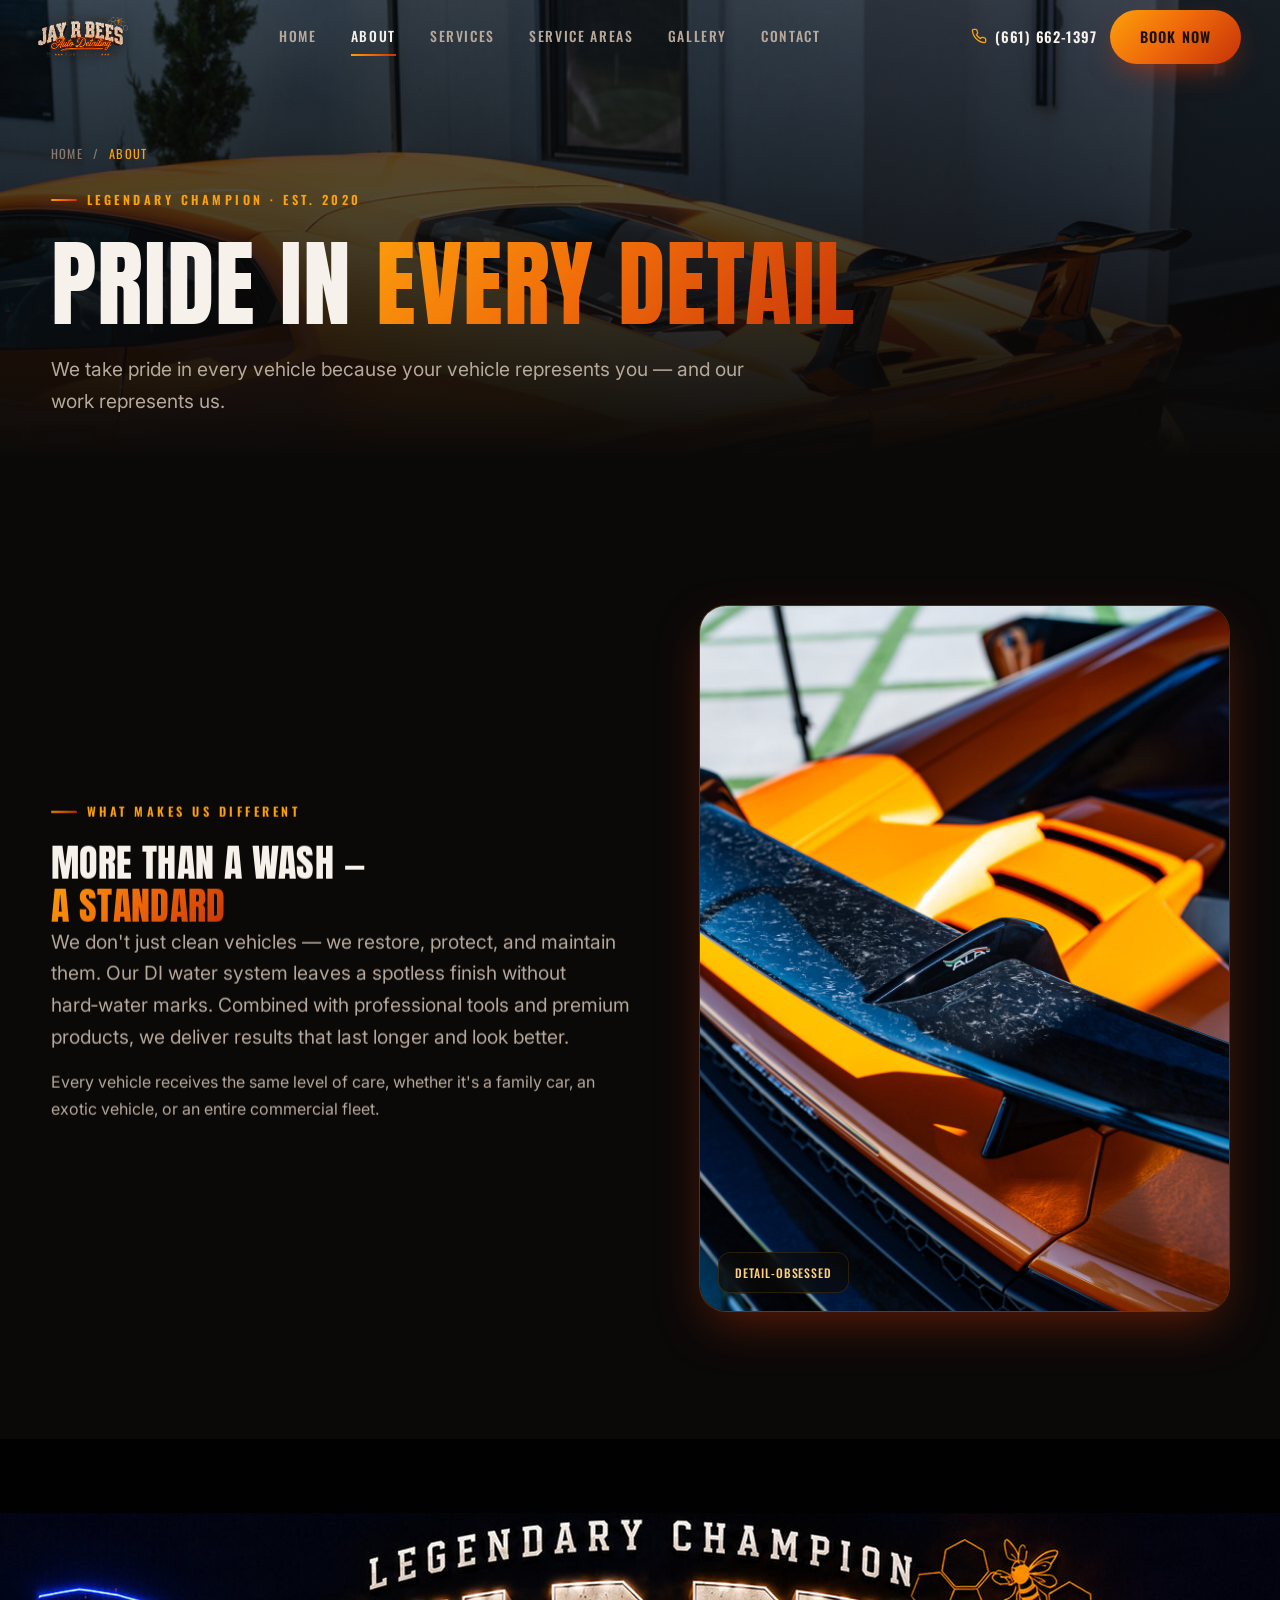
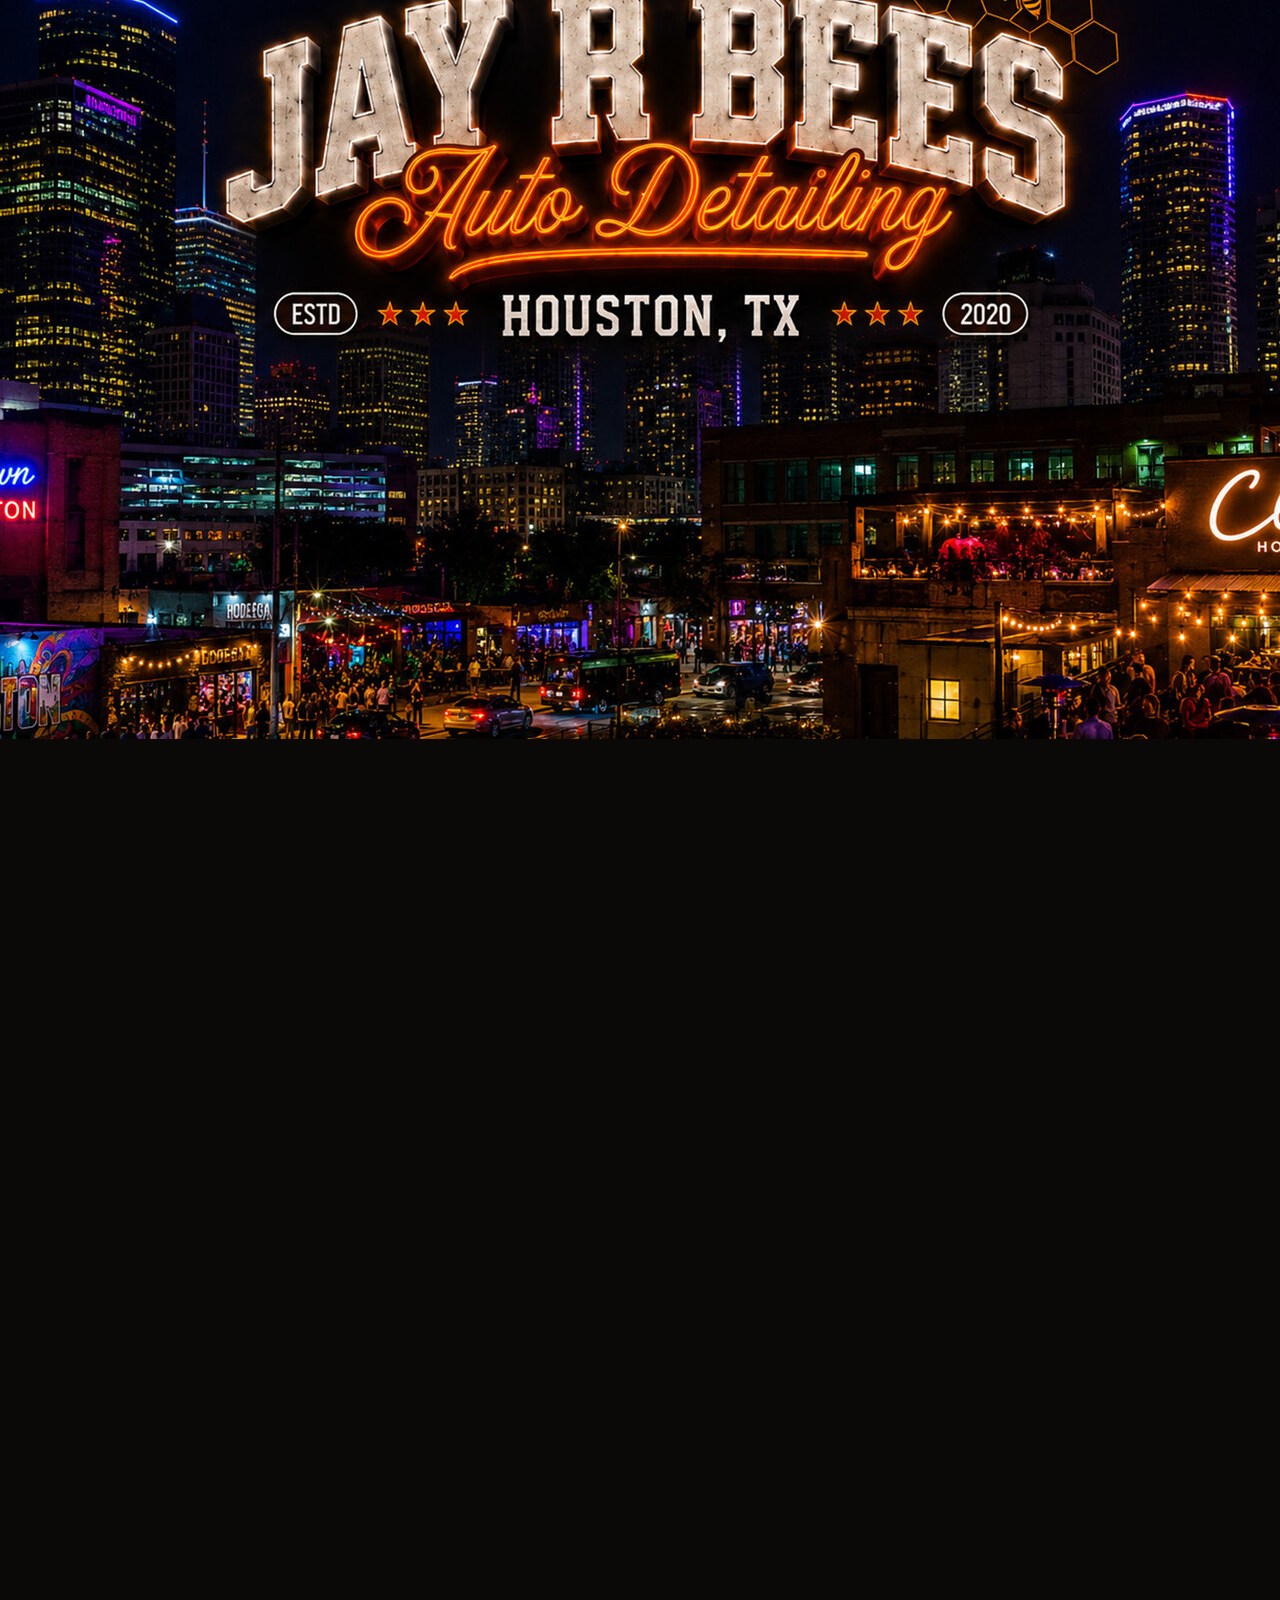
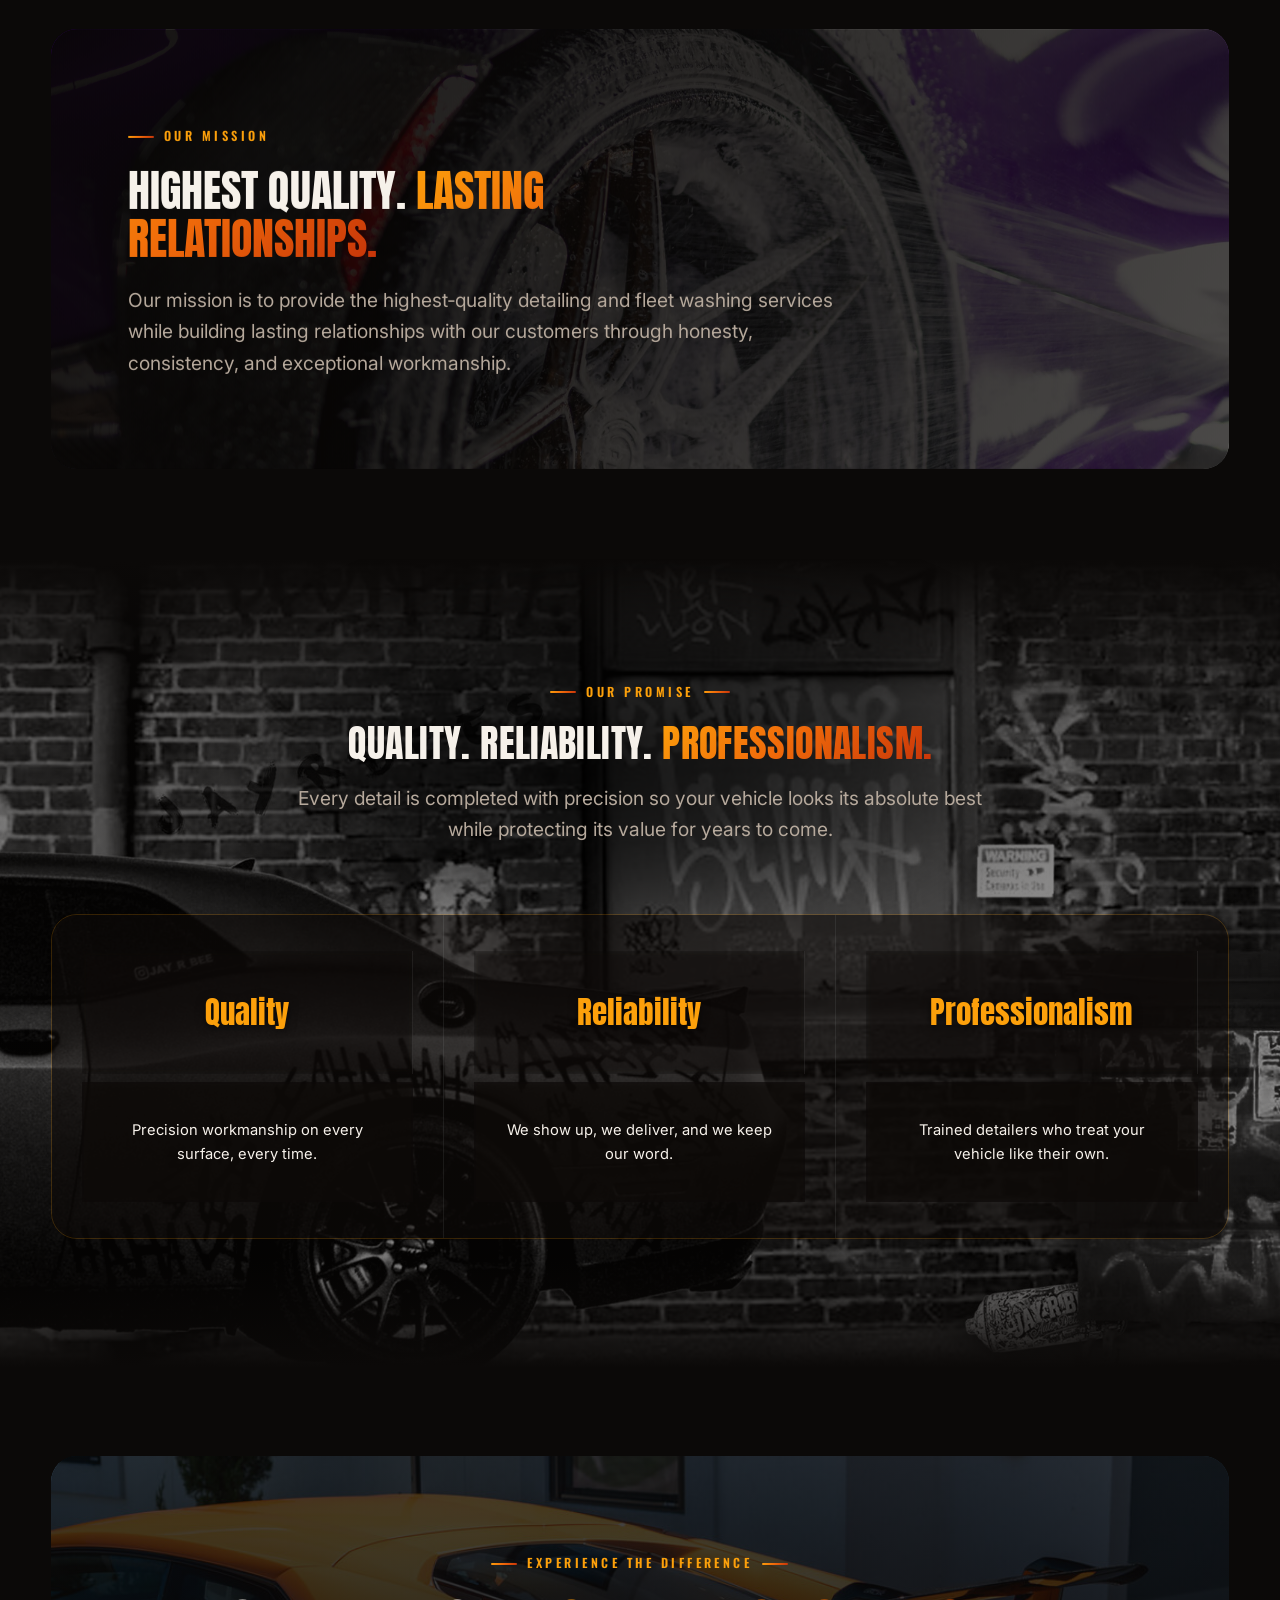
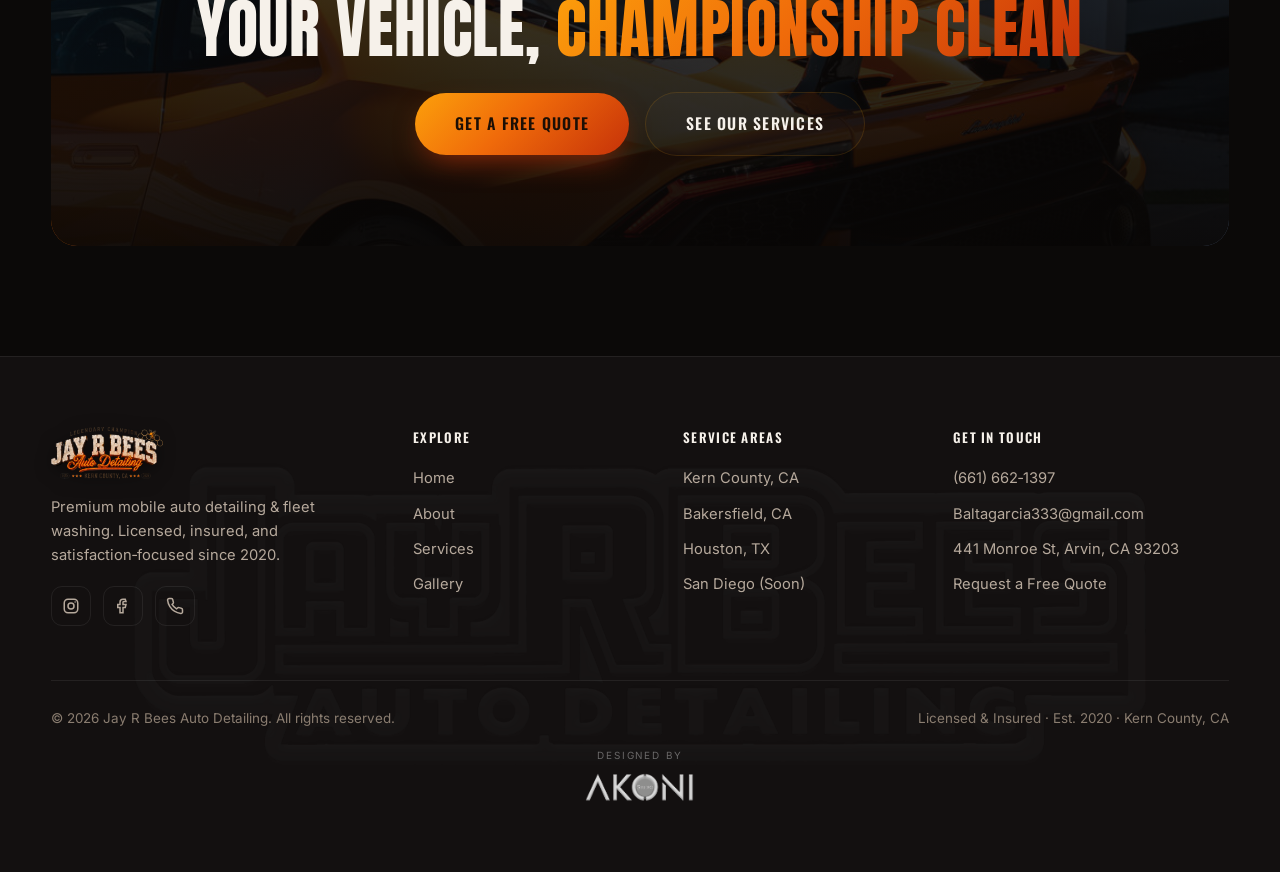
==== commit a0c7402d: "Fix footer: single small Akoni logo" ====
--- a/about.html
+++ b/about.html
@@ -152,8 +152,6 @@
   <div style="margin:0 0 8px;font-size:.62rem;letter-spacing:.2em;text-transform:uppercase;color:rgba(255,255,255,.5);">Designed By</div>
   <img src="assets/img/akoni-logo.png" alt="Akoni Studio" style="display:inline-block;width:110px;max-width:40%;height:auto;opacity:.85;">
 </div>
-  <img src="assets/img/akoni-logo.png" alt="Akoni Studio" style="display:inline-block;width:170px;max-width:55%;height:auto;opacity:.9;">
-</div>
 </footer>
 
 <script src="assets/js/vendor/gsap.min.js"></script>
